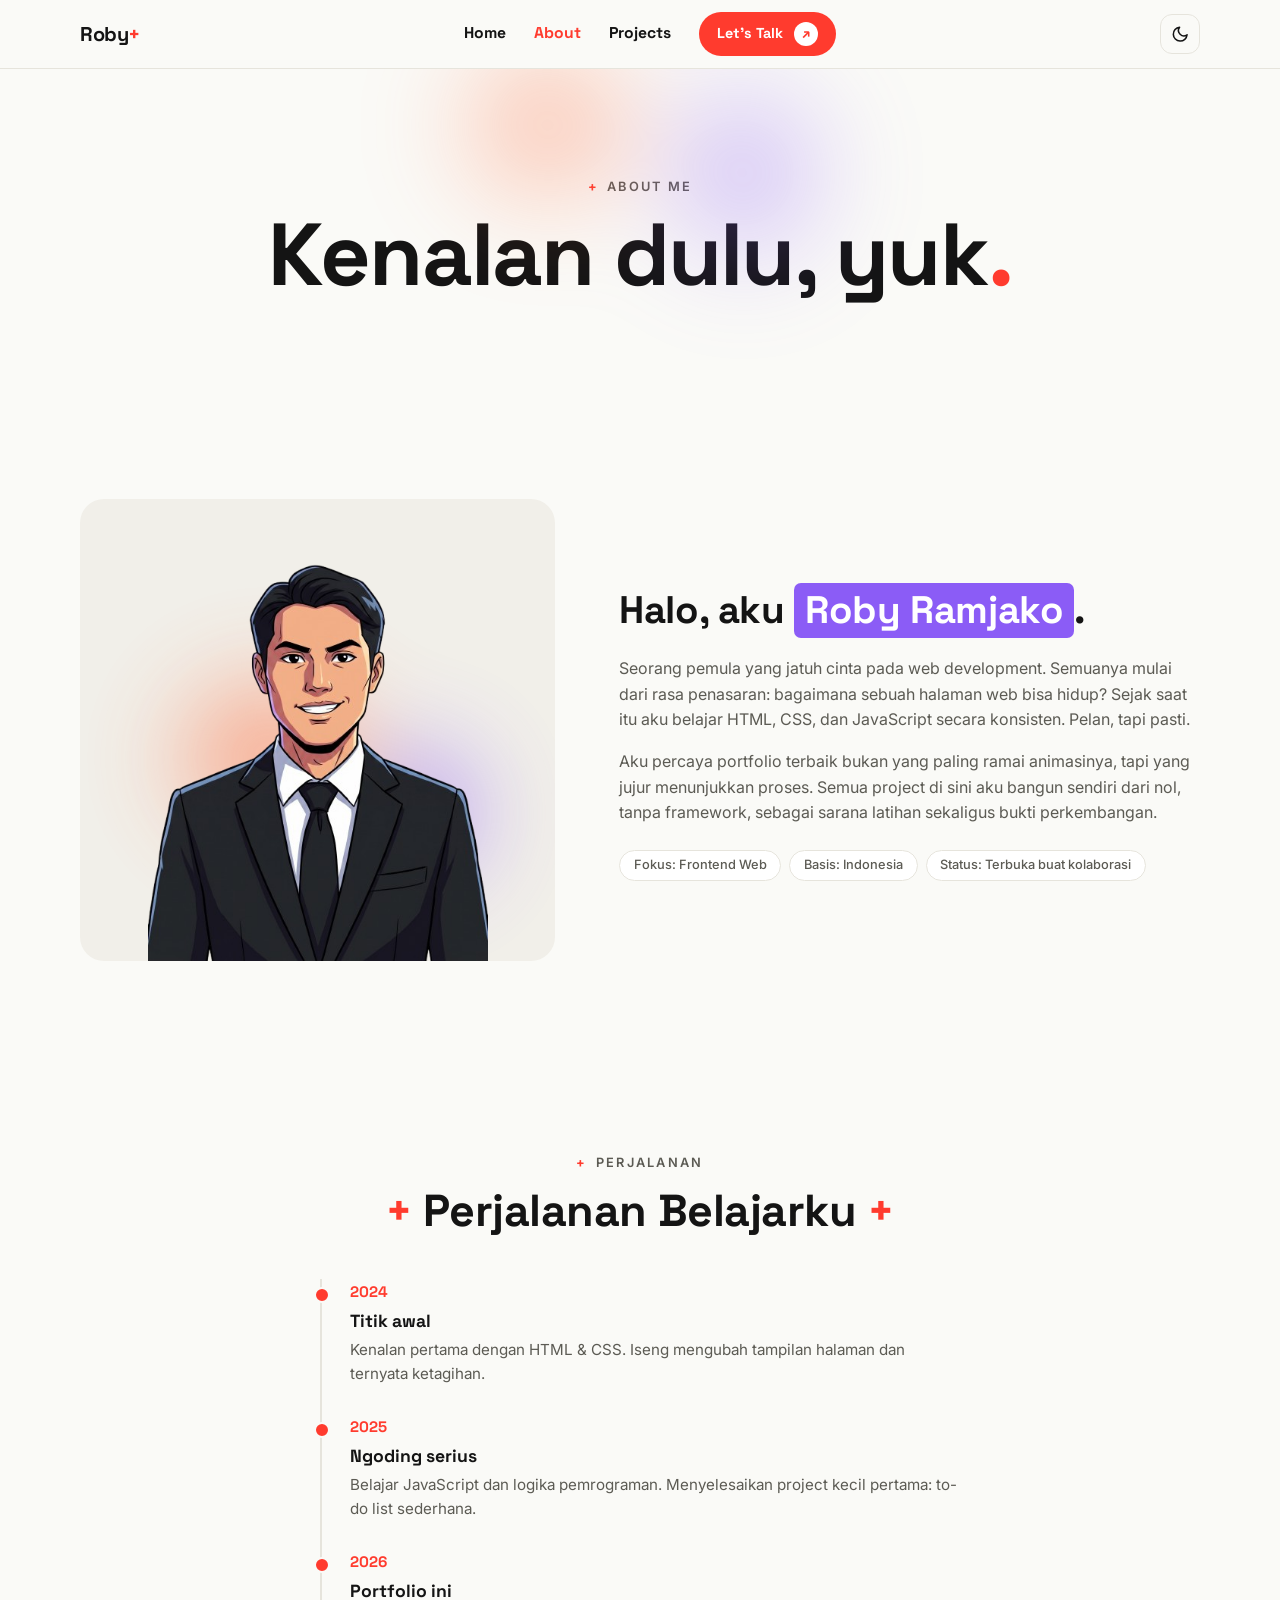
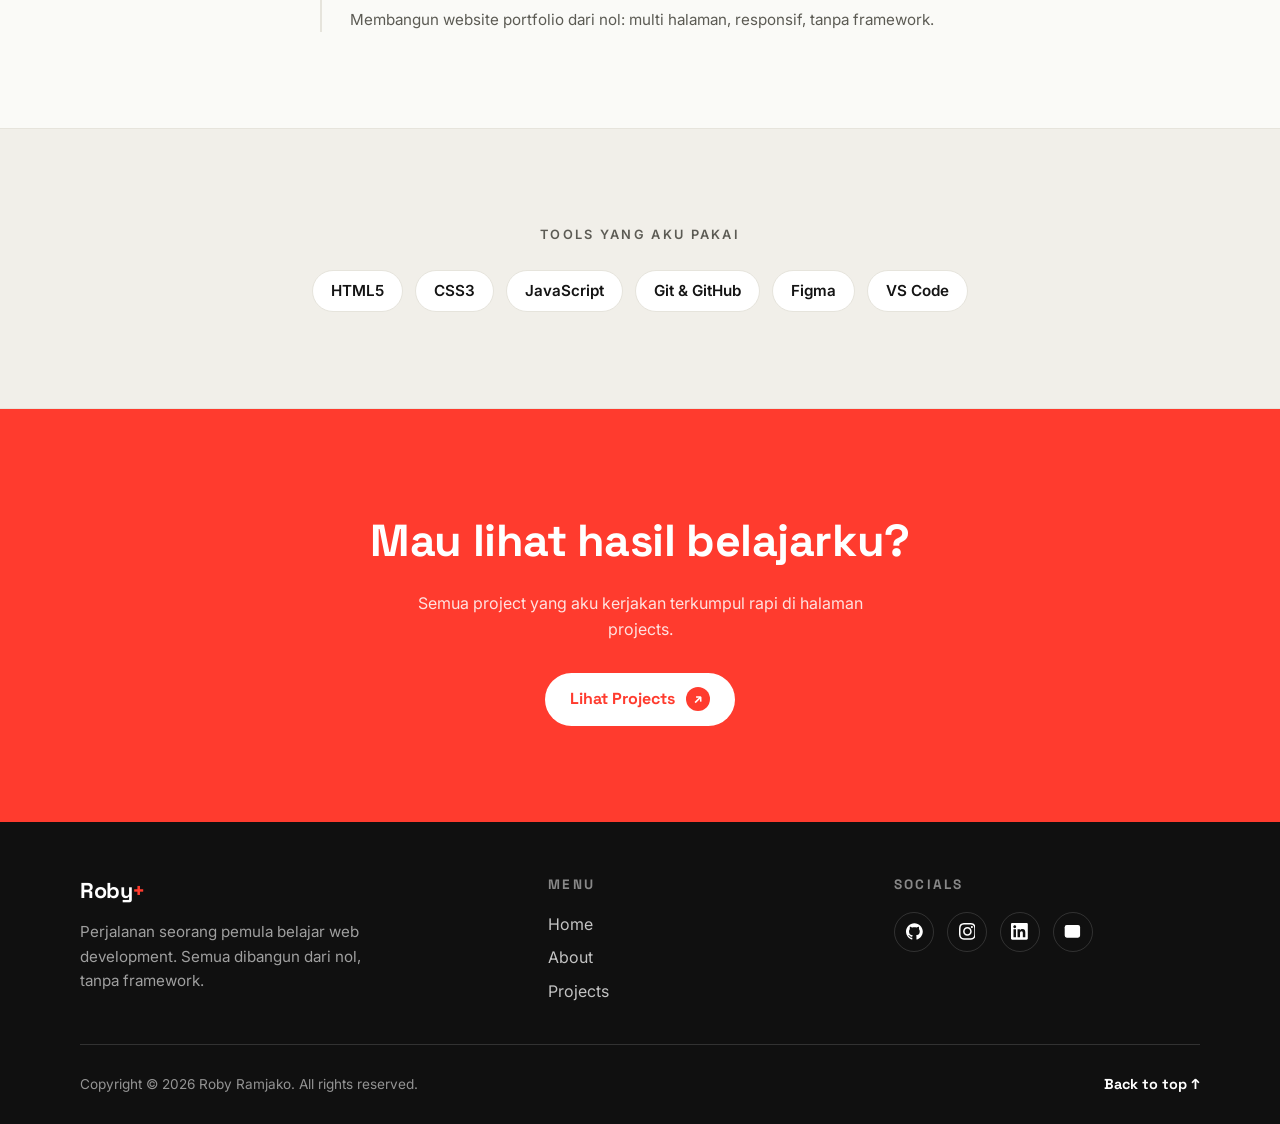
==== about.html @ c9afda22 "Add files via upload" ====
<!DOCTYPE html>
<html lang="id">
<head>
  <meta charset="UTF-8">
  <meta name="viewport" content="width=device-width, initial-scale=1.0">
  <title>Tentang — Roby Ramjako</title>
  <meta name="description" content="Kenalan dengan Roby Ramjako: perjalanan belajar web development dari nol.">
  <meta property="og:type" content="website">
  <meta property="og:title" content="Tentang — Roby Ramjako">
  <meta property="og:description" content="Kenalan dengan Roby Ramjako: perjalanan belajar web development dari nol.">
  <meta property="og:image" content="assets/profile.png">
  <meta name="theme-color" content="#FAFAF7">
  <script>
    (function () {
      var theme = null
      try {
        theme = localStorage.getItem("theme")
      } catch (error) {}
      if (!theme && window.matchMedia("(prefers-color-scheme: dark)").matches) theme = "dark"
      if (theme) document.documentElement.dataset.theme = theme
    })()
  </script>
  <link rel="icon" href="data:image/svg+xml,<svg xmlns='http://www.w3.org/2000/svg' viewBox='0 0 100 100'><rect width='100' height='100' rx='24' fill='%23FF3B2E'/><path d='M50 24v52M24 50h52' stroke='white' stroke-width='12' stroke-linecap='round'/></svg>">
  <link rel="preconnect" href="https://fonts.googleapis.com">
  <link rel="preconnect" href="https://fonts.gstatic.com" crossorigin>
  <link href="https://fonts.googleapis.com/css2?family=Inter:wght@400;500;600&family=Space+Grotesk:wght@500;700&display=swap" rel="stylesheet">
  <link rel="stylesheet" href="css/style.css">
</head>
<body>
  <a class="skip-link" href="#main">Langsung ke konten</a>
  <header class="site-header">
    <div class="container header-inner">
      <a href="index.html" class="logo">Roby<span>+</span></a>
      <nav class="site-nav" id="siteNav" aria-label="Navigasi utama">
        <a href="index.html">Home</a>
        <a href="about.html" class="active" aria-current="page">About</a>
        <a href="projects.html">Projects</a>
        <a href="#contact" class="btn btn-solid btn-small nav-cta">Let's Talk <span class="btn-arrow">&#8599;</span></a>
      </nav>
      <div class="header-actions">
        <button class="theme-toggle" id="themeToggle" aria-label="Ganti tema terang atau gelap">
          <svg class="icon-moon" viewBox="0 0 24 24" aria-hidden="true"><path d="M21 12.79A9 9 0 1 1 11.21 3 7 7 0 0 0 21 12.79z"/></svg>
          <svg class="icon-sun" viewBox="0 0 24 24" aria-hidden="true"><circle cx="12" cy="12" r="4"/><path d="M12 2v2m0 16v2M4.93 4.93l1.41 1.41m11.32 11.32 1.41 1.41M2 12h2m16 0h2M4.93 19.07l1.41-1.41M17.66 6.34l1.41-1.41"/></svg>
        </button>
        <button class="nav-toggle" id="navToggle" aria-label="Buka menu navigasi" aria-expanded="false" aria-controls="siteNav">
          <span></span><span></span><span></span>
        </button>
      </div>
    </div>
  </header>

  <main id="main">
    <section class="page-hero">
      <div class="hero-blob blob-sm" aria-hidden="true"></div>
      <div class="container">
        <p class="eyebrow">About Me</p>
        <h1 class="page-hero-title">Kenalan dulu, yuk<span class="accent">.</span></h1>
      </div>
    </section>

    <section class="about">
      <div class="container about-grid">
        <div class="about-photo-wrap reveal">
          <img src="assets/profile.png" alt="Ilustrasi profil Roby Ramjako" class="about-photo" width="340" height="425">
        </div>
        <div class="about-body">
          <h2 class="reveal">Halo, aku <span class="highlight">Roby Ramjako</span>.</h2>
          <p class="reveal reveal-d1">Seorang pemula yang jatuh cinta pada web development. Semuanya mulai dari rasa penasaran: bagaimana sebuah halaman web bisa hidup? Sejak saat itu aku belajar HTML, CSS, dan JavaScript secara konsisten. Pelan, tapi pasti.</p>
          <p class="reveal reveal-d2">Aku percaya portfolio terbaik bukan yang paling ramai animasinya, tapi yang jujur menunjukkan proses. Semua project di sini aku bangun sendiri dari nol, tanpa framework, sebagai sarana latihan sekaligus bukti perkembangan.</p>
          <ul class="tags about-facts reveal reveal-d2">
            <li>Fokus: Frontend Web</li>
            <li>Basis: Indonesia</li>
            <li>Status: Terbuka buat kolaborasi</li>
          </ul>
        </div>
      </div>
    </section>

    <section class="journey">
      <div class="container">
        <p class="eyebrow">Perjalanan</p>
        <h2 class="section-title journey-title reveal"><span class="plus">+</span> Perjalanan Belajarku <span class="plus">+</span></h2>
        <ul class="timeline reveal reveal-d1">
          <li>
            <span class="year">2024</span>
            <h3>Titik awal</h3>
            <p>Kenalan pertama dengan HTML &amp; CSS. Iseng mengubah tampilan halaman dan ternyata ketagihan.</p>
          </li>
          <li>
            <span class="year">2025</span>
            <h3>Ngoding serius</h3>
            <p>Belajar JavaScript dan logika pemrograman. Menyelesaikan project kecil pertama: to-do list sederhana.</p>
          </li>
          <li>
            <span class="year">2026</span>
            <h3>Portfolio ini</h3>
            <p>Membangun website portfolio dari nol: multi halaman, responsif, tanpa framework.</p>
          </li>
        </ul>
      </div>
    </section>

    <section class="tools">
      <div class="container">
        <p class="tools-label">Tools yang aku pakai</p>
        <ul class="tools-list reveal">
          <li>HTML5</li>
          <li>CSS3</li>
          <li>JavaScript</li>
          <li>Git &amp; GitHub</li>
          <li>Figma</li>
          <li>VS Code</li>
        </ul>
      </div>
    </section>

    <section class="cta-band">
      <div class="container">
        <h2 class="reveal">Mau lihat hasil belajarku?</h2>
        <p class="reveal reveal-d1">Semua project yang aku kerjakan terkumpul rapi di halaman projects.</p>
        <a href="projects.html" class="btn btn-invert reveal reveal-d2">Lihat Projects <span class="btn-arrow">&#8599;</span></a>
      </div>
    </section>
  </main>

  <footer class="footer" id="contact">
    <div class="container">
      <div class="footer-grid">
        <div class="footer-brand">
          <a href="index.html" class="logo">Roby<span>+</span></a>
          <p>Perjalanan seorang pemula belajar web development. Semua dibangun dari nol, tanpa framework.</p>
        </div>
        <nav class="footer-col" aria-label="Menu footer">
          <h3>Menu</h3>
          <ul>
            <li><a href="index.html">Home</a></li>
            <li><a href="about.html">About</a></li>
            <li><a href="projects.html">Projects</a></li>
          </ul>
        </nav>
        <div class="footer-col">
          <h3>Socials</h3>
          <div class="socials">
            <a href="https://github.com/robyramjako" aria-label="GitHub" target="_blank" rel="noopener">
              <svg viewBox="0 0 24 24" aria-hidden="true"><path d="M12 .297c-6.63 0-12 5.373-12 12 0 5.303 3.438 9.8 8.205 11.385.6.113.82-.258.82-.577 0-.285-.01-1.04-.015-2.04-3.338.724-4.042-1.61-4.042-1.61C4.422 18.07 3.633 17.7 3.633 17.7c-1.087-.744.084-.729.084-.729 1.205.084 1.838 1.236 1.838 1.236 1.07 1.835 2.809 1.305 3.495.998.108-.776.417-1.305.76-1.605-2.665-.3-5.466-1.332-5.466-5.93 0-1.31.465-2.38 1.235-3.22-.135-.303-.54-1.523.105-3.176 0 0 1.005-.322 3.3 1.23.96-.267 1.98-.399 3-.405 1.02.006 2.04.138 3 .405 2.28-1.552 3.285-1.23 3.285-1.23.645 1.653.24 2.873.12 3.176.765.84 1.23 1.91 1.23 3.22 0 4.61-2.805 5.625-5.475 5.92.42.36.81 1.096.81 2.22 0 1.606-.015 2.896-.015 3.286 0 .315.21.69.825.57C20.565 22.092 24 17.592 24 12.297c0-6.627-5.373-12-12-12"/></svg>
            </a>
            <a href="https://instagram.com/ramjako_roby30" aria-label="Instagram" target="_blank" rel="noopener">
              <svg viewBox="0 0 24 24" aria-hidden="true"><path d="M12 2.163c3.204 0 3.584.012 4.85.07 3.252.148 4.771 1.691 4.919 4.919.058 1.265.069 1.645.069 4.849 0 3.205-.012 3.584-.069 4.849-.149 3.225-1.664 4.771-4.919 4.919-1.266.058-1.644.07-4.85.07-3.204 0-3.584-.012-4.849-.07-3.26-.149-4.771-1.699-4.919-4.92-.058-1.265-.07-1.644-.07-4.849 0-3.204.013-3.583.07-4.849.149-3.227 1.664-4.771 4.919-4.919 1.266-.057 1.645-.069 4.849-.069zm0-2.163c-3.259 0-3.667.014-4.947.072-4.358.2-6.78 2.618-6.98 6.98-.059 1.281-.073 1.689-.073 4.948 0 3.259.014 3.668.072 4.948.2 4.358 2.618 6.78 6.98 6.98 1.281.058 1.689.072 4.948.072 3.259 0 3.668-.014 4.948-.072 4.354-.2 6.782-2.618 6.979-6.98.059-1.28.073-1.689.073-4.948 0-3.259-.014-3.667-.072-4.947-.196-4.354-2.617-6.78-6.979-6.98-1.281-.059-1.69-.073-4.949-.073zm0 5.838c-3.403 0-6.162 2.759-6.162 6.162s2.759 6.163 6.162 6.163 6.162-2.759 6.162-6.163c0-3.403-2.759-6.162-6.162-6.162zm0 10.162c-2.209 0-4-1.79-4-4 0-2.209 1.791-4 4-4s4 1.791 4 4c0 2.21-1.791 4-4 4zm6.406-11.845c-.796 0-1.441.645-1.441 1.44s.645 1.44 1.441 1.44c.795 0 1.439-.645 1.439-1.44s-.644-1.44-1.439-1.44z"/></svg>
            </a>
            <a href="https://linkedin.com/in/roby-ramjako" aria-label="LinkedIn" target="_blank" rel="noopener">
              <svg viewBox="0 0 24 24" aria-hidden="true"><path d="M20.447 20.452h-3.554v-5.569c0-1.328-.027-3.037-1.852-3.037-1.853 0-2.136 1.445-2.136 2.939v5.667H9.351V9h3.414v1.561h.046c.477-.9 1.637-1.85 3.37-1.85 3.601 0 4.267 2.37 4.267 5.455v6.286zM5.337 7.433c-1.144 0-2.063-.926-2.063-2.065 0-1.138.92-2.063 2.063-2.063 1.14 0 2.064.925 2.064 2.063 0 1.139-.925 2.065-2.064 2.065zm1.782 13.019H3.555V9h3.564v11.452zM22.225 0H1.771C.792 0 0 .774 0 1.729v20.542C0 23.227.792 24 1.771 24h20.451C23.2 24 24 23.227 24 22.271V1.729C24 .774 23.2 0 22.222 0h.003z"/></svg>
            </a>
            <a href="mailto:1002250040@students.itts.ac.id" aria-label="Email">
              <svg viewBox="0 0 24 24" fill="none" stroke="currentColor" stroke-width="2" stroke-linecap="round" stroke-linejoin="round" aria-hidden="true"><rect x="2" y="4" width="20" height="16" rx="2"/><path d="m22 7-10 5L2 7"/></svg>
            </a>
          </div>
        </div>
      </div>
      <div class="footer-bottom">
        <p>Copyright &copy; <span id="year">2026</span> Roby Ramjako. All rights reserved.</p>
        <a href="#" class="back-top">Back to top &#8593;</a>
      </div>
    </div>
  </footer>

  <script src="js/main.js"></script>
</body>
</html>
---- css/style.css ----
:root {
  --bg: #FAFAF7;
  --surface: #F1EFE9;
  --ink: #141414;
  --ink-soft: #5C5B54;
  --dark: #101010;
  --accent: #FF3B2E;
  --accent-deep: #E02D1F;
  --purple: #8B5CF6;
  --line: #E6E4DC;
  --line-dark: rgba(255, 255, 255, 0.14);
  --card-bg: #ffffff;
  --header-bg: rgba(250, 250, 247, 0.88);
  --shadow: rgba(16, 16, 16, 0.14);
  --hero-bg: #FAFAF7;
  --hero-ink: #141414;
  --panel-bg: rgba(250, 250, 247, 0.78);
  --grid-image: url("data:image/svg+xml,<svg xmlns='http://www.w3.org/2000/svg' width='600' height='600' viewBox='0 0 600 600'><g fill='none' stroke='%23141414' stroke-opacity='0.05' stroke-width='1'><path d='M0 150 Q 150 100 300 150 T 600 150'/><path d='M0 300 Q 150 250 300 300 T 600 300'/><path d='M0 450 Q 150 400 300 450 T 600 450'/><path d='M150 0 Q 100 150 150 300 T 150 600'/><path d='M300 0 Q 250 150 300 300 T 300 600'/><path d='M450 0 Q 400 150 450 300 T 450 600'/></g></svg>");
  --font-display: "Space Grotesk", "Arial Black", sans-serif;
  --font-body: "Inter", "Segoe UI", sans-serif;
}

html[data-theme="dark"] {
  --bg: #0F0F0E;
  --surface: #1A1A17;
  --ink: #F5F4EF;
  --ink-soft: #A8A69C;
  --line: #262623;
  --card-bg: #171715;
  --header-bg: rgba(15, 15, 14, 0.85);
  --shadow: rgba(0, 0, 0, 0.5);
  --hero-bg: #101010;
  --hero-ink: #F5F4EF;
  --panel-bg: rgba(15, 15, 14, 0.72);
  --grid-image: url("data:image/svg+xml,<svg xmlns='http://www.w3.org/2000/svg' width='600' height='600' viewBox='0 0 600 600'><g fill='none' stroke='%23FFFFFF' stroke-opacity='0.06' stroke-width='1'><path d='M0 150 Q 150 100 300 150 T 600 150'/><path d='M0 300 Q 150 250 300 300 T 600 300'/><path d='M0 450 Q 150 400 300 450 T 600 450'/><path d='M150 0 Q 100 150 150 300 T 150 600'/><path d='M300 0 Q 250 150 300 300 T 300 600'/><path d='M450 0 Q 400 150 450 300 T 450 600'/></g></svg>");
}

* {
  margin: 0;
  padding: 0;
  box-sizing: border-box;
}

html {
  scroll-behavior: smooth;
  scroll-padding-top: 5rem;
}

body {
  font-family: var(--font-body);
  background: var(--bg);
  color: var(--ink);
  line-height: 1.6;
  -webkit-font-smoothing: antialiased;
  animation: page-in 0.4s ease both;
}

@keyframes page-in {
  from {
    opacity: 0;
  }
  to {
    opacity: 1;
  }
}

img {
  max-width: 100%;
  height: auto;
  display: block;
}

ul {
  list-style: none;
}

a {
  color: inherit;
  text-decoration: none;
}

h1, h2, h3, .logo, .btn {
  font-family: var(--font-display);
}

::selection {
  background: var(--accent);
  color: #fff;
}

a:focus-visible,
button:focus-visible {
  outline: 2px solid var(--accent);
  outline-offset: 3px;
}

.container {
  width: min(1120px, 100% - 2.5rem);
  margin-inline: auto;
}

section {
  padding-block: clamp(3.5rem, 8vw, 6rem);
}

.accent {
  color: var(--accent);
}

.eyebrow {
  display: inline-flex;
  align-items: center;
  gap: 0.5rem;
  font-size: 0.8rem;
  font-weight: 600;
  letter-spacing: 0.18em;
  text-transform: uppercase;
  color: var(--ink-soft);
}

.eyebrow::before {
  content: "+";
  color: var(--accent);
  font-weight: 700;
}

.section-title {
  font-size: clamp(1.9rem, 4.5vw, 2.8rem);
  line-height: 1.1;
  text-align: center;
  letter-spacing: -0.01em;
}

.section-title .plus {
  color: var(--accent);
}

.highlight {
  background: var(--purple);
  color: #fff;
  padding: 0.04em 0.28em 0.1em;
  border-radius: 0.18em;
  box-decoration-break: clone;
  -webkit-box-decoration-break: clone;
}

.btn {
  display: inline-flex;
  align-items: center;
  gap: 0.65rem;
  font-weight: 700;
  font-size: 1rem;
  padding: 0.8rem 1.5rem;
  border-radius: 999px;
  border: 1px solid transparent;
  cursor: pointer;
  transition: transform 0.2s ease, background 0.2s ease, color 0.2s ease, border-color 0.2s ease;
}

.btn:hover {
  transform: translateY(-2px);
}

.btn-solid {
  background: var(--accent);
  color: #fff;
}

.btn-solid:hover {
  background: var(--accent-deep);
}

.btn-ghost {
  border-color: rgba(255, 255, 255, 0.45);
  color: #fff;
}

.btn-ghost:hover {
  border-color: #fff;
  background: rgba(255, 255, 255, 0.08);
}

.btn-invert {
  background: #fff;
  color: var(--accent);
}

.btn-invert:hover {
  background: var(--dark);
  color: #fff;
}

.btn-invert .btn-arrow {
  background: var(--accent);
  color: #fff;
}

.btn-arrow {
  display: grid;
  place-items: center;
  width: 1.5rem;
  height: 1.5rem;
  border-radius: 50%;
  background: #fff;
  color: var(--accent);
  font-size: 0.85rem;
  transition: transform 0.2s ease;
}

.btn:hover .btn-arrow {
  transform: translate(2px, -2px);
}

.btn-small {
  padding: 0.55rem 1.1rem;
  font-size: 0.9rem;
}

.skip-link {
  position: fixed;
  top: 0.75rem;
  left: 0.75rem;
  z-index: 100;
  background: var(--accent);
  color: #fff;
  padding: 0.6rem 1.1rem;
  border-radius: 999px;
  font-weight: 600;
  font-size: 0.9rem;
  transform: translateY(-300%);
  transition: transform 0.2s ease;
}

.skip-link:focus-visible {
  transform: translateY(0);
}

.site-header {
  position: sticky;
  top: 0;
  z-index: 50;
  background: var(--header-bg);
  backdrop-filter: blur(10px);
  -webkit-backdrop-filter: blur(10px);
  border-bottom: 1px solid var(--line);
}

.header-inner {
  display: flex;
  align-items: center;
  justify-content: space-between;
  height: 4.25rem;
}

.logo {
  font-weight: 700;
  font-size: 1.25rem;
  letter-spacing: -0.02em;
}

.logo span {
  color: var(--accent);
}

.header-actions {
  display: flex;
  align-items: center;
  gap: 0.6rem;
}

.theme-toggle {
  display: grid;
  place-items: center;
  width: 2.5rem;
  height: 2.5rem;
  background: transparent;
  border: 1px solid var(--line);
  border-radius: 0.75rem;
  cursor: pointer;
  color: var(--ink);
  transition: border-color 0.2s ease, color 0.2s ease, transform 0.2s ease;
}

.theme-toggle:hover {
  border-color: var(--accent);
  color: var(--accent);
  transform: translateY(-1px);
}

.theme-toggle svg {
  width: 1.15rem;
  height: 1.15rem;
  fill: none;
  stroke: currentColor;
  stroke-width: 2;
  stroke-linecap: round;
  stroke-linejoin: round;
}

.theme-toggle .icon-sun {
  display: none;
}

.theme-toggle .icon-moon {
  display: block;
}

html[data-theme="dark"] .theme-toggle .icon-sun {
  display: block;
}

html[data-theme="dark"] .theme-toggle .icon-moon {
  display: none;
}

.site-nav a:not(.btn).active {
  color: var(--accent);
}

.site-nav {
  display: flex;
  position: fixed;
  top: 4.25rem;
  left: 0;
  right: 0;
  flex-direction: column;
  gap: 0.25rem;
  background: var(--panel-bg);
  backdrop-filter: blur(18px) saturate(1.4);
  -webkit-backdrop-filter: blur(18px) saturate(1.4);
  border-bottom: 1px solid var(--line);
  border-left: 1px solid var(--line);
  border-right: 1px solid var(--line);
  border-radius: 0 0 1.25rem 1.25rem;
  box-shadow: 0 24px 48px var(--shadow);
  padding: 1rem 1.25rem 1.5rem;
  transform: translateY(-12px);
  opacity: 0;
  pointer-events: none;
  transition: transform 0.25s ease, opacity 0.25s ease;
}

.site-nav a:not(.btn) {
  font-family: var(--font-display);
  font-weight: 700;
  font-size: 1.05rem;
  padding: 0.6rem 0.25rem;
  border-bottom: 1px solid var(--line);
  transition: color 0.2s ease;
}

.site-nav a:not(.btn):hover {
  color: var(--accent);
}

.nav-cta {
  align-self: flex-start;
  margin-top: 1rem;
}

body.nav-open .site-nav {
  transform: translateY(0);
  opacity: 1;
  pointer-events: auto;
}

.nav-toggle {
  display: flex;
  flex-direction: column;
  justify-content: center;
  gap: 5px;
  width: 2.5rem;
  height: 2.5rem;
  padding: 0.5rem;
  background: transparent;
  border: 1px solid var(--line);
  border-radius: 0.75rem;
  cursor: pointer;
}

.nav-toggle span {
  display: block;
  height: 2px;
  width: 100%;
  background: var(--ink);
  border-radius: 2px;
  transition: transform 0.25s ease, opacity 0.2s ease;
}

body.nav-open .nav-toggle span:nth-child(1) {
  transform: translateY(7px) rotate(45deg);
}

body.nav-open .nav-toggle span:nth-child(2) {
  opacity: 0;
}

body.nav-open .nav-toggle span:nth-child(3) {
  transform: translateY(-7px) rotate(-45deg);
}

.hero {
  position: relative;
  overflow: hidden;
  background: var(--hero-bg);
  color: var(--hero-ink);
  text-align: center;
  padding: clamp(3rem, 7vw, 4.5rem) 0 0;
}

.hero::before {
  content: "";
  position: absolute;
  inset: 0;
  background-image: var(--grid-image);
  background-size: 600px 600px;
  -webkit-mask-image: radial-gradient(closest-side at 50% 42%, #000 30%, transparent 100%);
  mask-image: radial-gradient(closest-side at 50% 42%, #000 30%, transparent 100%);
  pointer-events: none;
}

.hero-blob {
  position: absolute;
  top: 20%;
  left: 50%;
  width: min(720px, 130vw);
  aspect-ratio: 1.4;
  transform: translateX(-50%);
  background:
    radial-gradient(closest-side at 32% 42%, rgba(255, 107, 60, 0.9), transparent 72%),
    radial-gradient(closest-side at 70% 55%, rgba(139, 92, 246, 0.85), transparent 72%);
  filter: blur(48px);
  opacity: 0.75;
  pointer-events: none;
}

.blob-sm {
  top: -30%;
  width: min(520px, 110vw);
  opacity: 0.5;
}

.hero-inner {
  position: relative;
}

.hero-badge {
  position: relative;
  z-index: 2;
  display: inline-flex;
  align-items: center;
  gap: 0.5rem;
  background: rgba(20, 20, 20, 0.05);
  border: 1px solid rgba(20, 20, 20, 0.14);
  border-radius: 999px;
  padding: 0.4rem 1rem;
  font-size: 0.8rem;
  font-weight: 600;
  letter-spacing: 0.08em;
  text-transform: uppercase;
  color: var(--ink-soft);
  margin-bottom: 1.25rem;
}

html[data-theme="dark"] .hero-badge {
  background: rgba(255, 255, 255, 0.08);
  border-color: rgba(255, 255, 255, 0.18);
  color: rgba(255, 255, 255, 0.85);
}

.hero-badge .dot {
  width: 8px;
  height: 8px;
  border-radius: 50%;
  background: #2ECC71;
  animation: pulse 2s ease-in-out infinite;
}

@keyframes pulse {
  0%, 100% {
    box-shadow: 0 0 0 0 rgba(46, 204, 113, 0.55);
  }
  50% {
    box-shadow: 0 0 0 6px rgba(46, 204, 113, 0);
  }
}

.title-box {
  display: inline-block;
  background: rgba(139, 92, 246, 0.3);
  border-radius: 0.12em;
  padding: 0.02em 0.15em 0.08em;
  transform: skew(-6deg);
}

.hero-title {
  position: relative;
  z-index: 2;
  font-size: clamp(3.6rem, 13vw, 8.5rem);
  line-height: 0.95;
  letter-spacing: -0.02em;
}

.hero-small {
  font-family: "Caveat", cursive;
  font-size: 0.38em;
  font-weight: 600;
  color: var(--ink-soft);
  margin-right: 0.12em;
}

.hero-doodle {
  font-family: "Caveat", cursive;
  font-size: clamp(1.35rem, 3vw, 1.6rem);
  font-weight: 600;
  color: var(--ink-soft);
  transform: rotate(-3deg);
  margin-bottom: 0.75rem;
}

.doodle-star {
  color: var(--accent);
}

.hero-chip {
  position: absolute;
  z-index: -1;
  display: inline-flex;
  align-items: center;
  font-family: var(--font-display);
  font-weight: 700;
  font-size: clamp(0.8rem, 1.6vw, 1rem);
  background: var(--card-bg);
  border: 1px solid var(--line);
  border-radius: 999px;
  padding: 0.4rem 0.95rem;
  box-shadow: 0 8px 20px var(--shadow);
  animation: chip-float 5s ease-in-out infinite;
}

.chip-1 {
  left: 6%;
  top: 16%;
  transform: rotate(-8deg);
}

.chip-2 {
  right: 7%;
  top: 28%;
  transform: rotate(6deg);
  animation-delay: 0.6s;
}

.chip-3 {
  right: 13%;
  bottom: -8%;
  transform: rotate(-5deg);
  animation-delay: 1.2s;
}

@keyframes chip-float {
  0%, 100% {
    translate: 0 0;
  }
  50% {
    translate: 0 -10px;
  }
}

.hero-sticker {
  position: absolute;
  z-index: 1;
  top: -1.5rem;
  right: 5%;
  width: 120px;
  height: 120px;
  animation: spin 12s linear infinite;
  filter: drop-shadow(0 10px 24px var(--shadow));
}

.hero-sticker svg {
  width: 100%;
  height: 100%;
}

.sticker-bg {
  fill: var(--accent);
}

.sticker-text {
  font-family: var(--font-display);
  font-size: 11px;
  font-weight: 700;
  letter-spacing: 2px;
  fill: #fff;
}

.sticker-center {
  font-size: 20px;
  fill: #fff;
  text-anchor: middle;
}

@keyframes spin {
  to {
    transform: rotate(360deg);
  }
}

.hero-sub {
  max-width: 44ch;
  margin: 2rem auto 0;
  color: var(--ink-soft);
  font-size: clamp(1rem, 2vw, 1.15rem);
}

.hero-meta {
  display: flex;
  flex-wrap: wrap;
  justify-content: center;
  align-items: center;
  gap: 0.5rem 0.9rem;
  margin-top: 1.5rem;
  font-size: 0.85rem;
  font-weight: 500;
  color: var(--ink-soft);
}

.hero-meta > span:not(.meta-sep) {
  border: 1px solid var(--line);
  background: var(--card-bg);
  border-radius: 999px;
  padding: 0.3rem 0.9rem;
}

.meta-sep {
  color: var(--accent);
  font-size: 0.7rem;
}

.hero-links {
  position: relative;
  z-index: 2;
  display: flex;
  flex-wrap: wrap;
  justify-content: center;
  gap: 1.25rem 2.75rem;
  padding: 2rem 0 2.75rem;
}

.hero-link {
  display: inline-flex;
  align-items: center;
  gap: 0.7rem;
  font-family: var(--font-display);
  font-weight: 700;
  font-size: clamp(1.15rem, 2.5vw, 1.5rem);
  color: var(--hero-ink);
  text-decoration: underline;
  text-decoration-thickness: 2px;
  text-underline-offset: 7px;
  transition: color 0.2s ease;
}

.hero-link:hover {
  color: var(--accent);
}

.link-arrow {
  display: grid;
  place-items: center;
  width: 1.9rem;
  height: 1.9rem;
  border-radius: 50%;
  background: var(--accent);
  color: #fff;
  font-size: 1rem;
  transition: transform 0.2s ease;
}

.hero-link:hover .link-arrow {
  transform: translateX(4px);
}

.marquee {
  background: var(--card-bg);
  border-block: 1px solid var(--line);
  overflow: hidden;
  padding: 1.15rem 0;
}

.marquee:hover .marquee-track {
  animation-play-state: paused;
}

.marquee-track {
  display: flex;
  width: max-content;
  animation: marquee 24s linear infinite;
}

.marquee-group {
  display: flex;
  align-items: center;
  gap: 2.25rem;
  padding-right: 2.25rem;
}

.marquee-group span {
  font-family: var(--font-display);
  font-weight: 700;
  font-size: clamp(1.3rem, 2.6vw, 1.9rem);
  text-transform: uppercase;
  white-space: nowrap;
  letter-spacing: -0.01em;
}

.marquee-group .sep {
  color: var(--accent);
}

@keyframes marquee {
  to {
    transform: translateX(-50%);
  }
}

.statement {
  text-align: center;
}

.statement h2 {
  font-size: clamp(1.75rem, 4.5vw, 2.9rem);
  line-height: 1.25;
  letter-spacing: -0.01em;
  max-width: 26ch;
  margin-inline: auto;
}

.statement p {
  max-width: 56ch;
  margin: 1.5rem auto 2.25rem;
  color: var(--ink-soft);
}

.tools {
  background: var(--surface);
  border-block: 1px solid var(--line);
  text-align: center;
}

.tools-label {
  font-size: 0.8rem;
  font-weight: 600;
  letter-spacing: 0.18em;
  text-transform: uppercase;
  color: var(--ink-soft);
  margin-bottom: 1.5rem;
}

.tools-list {
  display: flex;
  flex-wrap: wrap;
  justify-content: center;
  gap: 0.7rem;
}

.tools-list li {
  background: var(--card-bg);
  border: 1px solid var(--line);
  border-radius: 999px;
  padding: 0.5rem 1.15rem;
  font-weight: 600;
  font-size: 0.95rem;
  transition: transform 0.2s ease, border-color 0.2s ease, color 0.2s ease;
}

.tools-list li:hover {
  transform: translateY(-2px);
  border-color: var(--accent);
  color: var(--accent);
}

.section-head {
  margin-bottom: 2.75rem;
}

.filter-bar {
  display: flex;
  flex-wrap: wrap;
  justify-content: center;
  gap: 0.6rem;
  margin-bottom: 2.75rem;
}

.filter-btn {
  font-family: var(--font-body);
  font-weight: 600;
  font-size: 0.9rem;
  padding: 0.5rem 1.2rem;
  border-radius: 999px;
  border: 1px solid var(--line);
  background: var(--card-bg);
  color: var(--ink-soft);
  cursor: pointer;
  transition: transform 0.2s ease, border-color 0.2s ease, color 0.2s ease, background 0.2s ease;
}

.filter-btn:hover {
  transform: translateY(-2px);
  border-color: var(--ink);
  color: var(--ink);
}

.filter-btn.active {
  background: var(--accent);
  border-color: var(--accent);
  color: #fff;
}

.project-card.hidden {
  display: none;
}

.project-card.filter-in {
  animation: card-in 0.35s ease both;
}

@keyframes card-in {
  from {
    opacity: 0;
    transform: translateY(12px) scale(0.98);
  }
  to {
    opacity: 1;
    transform: none;
  }
}

.project-grid {
  display: grid;
  grid-template-columns: 1fr;
  gap: 2.5rem 1.75rem;
  margin-bottom: 3rem;
}

.project-thumb {
  display: grid;
  place-items: center;
  aspect-ratio: 4 / 3;
  border-radius: 1.25rem;
  font-size: clamp(2.6rem, 6vw, 3.4rem);
  font-weight: 700;
  color: #fff;
  letter-spacing: 0.02em;
  transition: transform 0.3s ease, box-shadow 0.3s ease;
}

.project-card:hover .project-thumb {
  transform: translateY(-6px) rotate(-1.2deg);
  box-shadow: 0 18px 40px var(--shadow);
}

.card-link {
  display: block;
  color: inherit;
}

.card-link h3 {
  transition: color 0.2s ease;
}

.card-link:hover h3 {
  color: var(--accent);
}

.thumb-1 { background: linear-gradient(135deg, #FF3B2E, #FF8A5C); }
.thumb-2 { background: linear-gradient(135deg, #8B5CF6, #5B21B6); }
.thumb-3 { background: linear-gradient(135deg, #2E2E2E, #101010); }
.thumb-4 { background: linear-gradient(135deg, #FF6B4A, #C2410C); }
.thumb-5 { background: linear-gradient(135deg, #A78BFA, #6D28D9); }
.thumb-6 { background: linear-gradient(135deg, #3F3F46, #18181B); }

.project-meta {
  margin-top: 1.1rem;
}

.project-num {
  font-family: var(--font-display);
  font-weight: 700;
  color: var(--accent);
}

.project-meta h3 {
  font-size: 1.25rem;
  margin: 0.2rem 0 0.7rem;
  letter-spacing: -0.01em;
}

.project-desc {
  font-size: 0.95rem;
  color: var(--ink-soft);
  margin-bottom: 0.7rem;
}

.tags {
  display: flex;
  flex-wrap: wrap;
  gap: 0.5rem;
}

.tags li {
  border: 1px solid var(--line);
  background: var(--card-bg);
  border-radius: 999px;
  padding: 0.28rem 0.85rem;
  font-size: 0.8rem;
  font-weight: 500;
  color: var(--ink-soft);
}

.projects-cta {
  text-align: center;
}

.status {
  display: flex;
  width: fit-content;
  align-items: center;
  gap: 0.4rem;
  border: 1px solid var(--line);
  border-radius: 999px;
  padding: 0.25rem 0.75rem;
  font-size: 0.72rem;
  font-weight: 600;
  letter-spacing: 0.05em;
  text-transform: uppercase;
  color: var(--ink-soft);
}

.status::before {
  content: "";
  width: 6px;
  height: 6px;
  border-radius: 50%;
  background: var(--ink-soft);
}

.status-active {
  border-color: var(--accent);
  color: var(--accent);
}

.status-active::before {
  background: var(--accent);
  animation: pulse 2s ease-in-out infinite;
}

.progress-banner {
  display: inline-flex;
  align-items: center;
  flex-wrap: wrap;
  justify-content: center;
  gap: 0.5rem 0.9rem;
  margin-top: 1.5rem;
  padding: 0.6rem 1.25rem;
  border: 1px dashed var(--line);
  border-radius: 999px;
  background: var(--card-bg);
  font-size: 0.9rem;
  color: var(--ink-soft);
}

.progress-pill {
  display: inline-flex;
  align-items: center;
  gap: 0.45rem;
  font-family: var(--font-display);
  font-weight: 700;
  font-size: 0.8rem;
  letter-spacing: 0.06em;
  text-transform: uppercase;
  color: var(--accent);
}

.progress-pill .dot {
  width: 8px;
  height: 8px;
  border-radius: 50%;
  background: var(--accent);
  animation: pulse 2s ease-in-out infinite;
}

.coming-soon {
  display: grid;
  justify-items: center;
  gap: 0.6rem;
  text-align: center;
  border: 2px dashed var(--line);
  border-radius: 1.5rem;
  padding: clamp(3rem, 7vw, 4.5rem) 1.5rem;
}

.coming-star {
  color: var(--accent);
  font-size: 1.75rem;
}

.coming-soon h3 {
  font-size: clamp(1.3rem, 3vw, 1.6rem);
}

.coming-soon p {
  color: var(--ink-soft);
  max-width: 46ch;
  margin-bottom: 0.75rem;
}

.page-hero {
  position: relative;
  overflow: hidden;
  background: var(--hero-bg);
  color: var(--hero-ink);
  text-align: center;
  padding-block: clamp(4rem, 9vw, 6.5rem);
}

.page-hero .eyebrow {
  color: var(--ink-soft);
}

.page-hero-title {
  font-size: clamp(2.8rem, 8vw, 5.5rem);
  line-height: 1;
  letter-spacing: -0.02em;
  margin-top: 0.75rem;
}

.page-hero .lead {
  max-width: 52ch;
  margin: 1.25rem auto 0;
  color: var(--ink-soft);
}

.about-grid {
  display: grid;
  gap: 3rem;
  align-items: center;
}

.about-photo-wrap {
  position: relative;
  overflow: hidden;
  background: var(--surface);
  border-radius: 1.5rem;
  padding: 2.5rem 2.5rem 0;
}

html[data-theme="dark"] .about-photo-wrap {
  background: var(--dark);
}

.about-photo-wrap::before {
  content: "";
  position: absolute;
  inset: 20% 0 0;
  background:
    radial-gradient(closest-side at 40% 45%, rgba(255, 107, 60, 0.8), transparent 70%),
    radial-gradient(closest-side at 72% 60%, rgba(139, 92, 246, 0.75), transparent 70%);
  filter: blur(40px);
  opacity: 0.8;
}

.about-photo {
  position: relative;
  width: min(340px, 100%);
  margin: 0 auto;
}

.about-body h2 {
  font-size: clamp(1.7rem, 3.5vw, 2.4rem);
  margin-bottom: 1rem;
  letter-spacing: -0.01em;
}

.about-body p {
  color: var(--ink-soft);
  margin-bottom: 1rem;
  max-width: 58ch;
}

.about-facts {
  margin-top: 1.5rem;
}

.journey .eyebrow {
  display: flex;
  justify-content: center;
}

.journey-title {
  margin: 0.75rem 0 2.75rem;
}

.timeline {
  max-width: 640px;
  margin-inline: auto;
  border-left: 2px solid var(--line);
  display: grid;
  gap: 1.75rem;
}

.timeline li {
  position: relative;
  padding-left: 1.75rem;
}

.timeline li::before {
  content: "";
  position: absolute;
  left: -8px;
  top: 0.5rem;
  width: 12px;
  height: 12px;
  border-radius: 50%;
  background: var(--accent);
  border: 2px solid var(--bg);
}

.timeline .year {
  font-family: var(--font-display);
  font-weight: 700;
  color: var(--accent);
  font-size: 0.95rem;
}

.timeline h3 {
  font-size: 1.1rem;
  margin: 0.15rem 0;
}

.timeline p {
  color: var(--ink-soft);
  font-size: 0.95rem;
}

.cta-band {
  background: var(--accent);
  color: #fff;
  text-align: center;
}

.cta-band h2 {
  font-size: clamp(1.8rem, 4.5vw, 2.8rem);
  letter-spacing: -0.01em;
  max-width: 22ch;
  margin-inline: auto;
}

.cta-band p {
  margin: 0.9rem auto 1.9rem;
  max-width: 46ch;
  color: rgba(255, 255, 255, 0.85);
}

.footer {
  background: var(--dark);
  color: #fff;
  padding: 3.25rem 0 1.75rem;
}

.footer-grid {
  display: grid;
  gap: 2.5rem;
  padding-bottom: 2.5rem;
  border-bottom: 1px solid var(--line-dark);
}

.footer-brand p {
  color: rgba(255, 255, 255, 0.6);
  max-width: 30ch;
  margin-top: 0.75rem;
  font-size: 0.95rem;
}

.footer-col h3 {
  font-size: 0.85rem;
  font-weight: 700;
  letter-spacing: 0.16em;
  text-transform: uppercase;
  color: rgba(255, 255, 255, 0.5);
  margin-bottom: 1rem;
}

.footer-col ul {
  display: grid;
  gap: 0.5rem;
}

.footer-col ul a {
  color: rgba(255, 255, 255, 0.75);
  transition: color 0.2s ease;
}

.footer-col ul a:hover {
  color: var(--accent);
}

.footer .logo {
  font-size: 1.35rem;
}

.socials {
  display: flex;
  gap: 0.8rem;
}

.socials a {
  display: grid;
  place-items: center;
  width: 2.5rem;
  height: 2.5rem;
  border: 1px solid var(--line-dark);
  border-radius: 50%;
  color: #fff;
  transition: background 0.2s ease, border-color 0.2s ease, transform 0.2s ease;
}

.socials a:hover {
  background: var(--accent);
  border-color: var(--accent);
  transform: translateY(-2px);
}

.socials svg {
  width: 1.05rem;
  height: 1.05rem;
  fill: currentColor;
}

.footer-bottom {
  display: flex;
  align-items: center;
  justify-content: space-between;
  flex-wrap: wrap;
  gap: 1rem;
  margin-top: 1.75rem;
}

.footer-bottom p {
  font-size: 0.85rem;
  color: rgba(255, 255, 255, 0.55);
}

.back-top {
  display: inline-flex;
  align-items: center;
  gap: 0.4rem;
  font-family: var(--font-display);
  font-weight: 700;
  font-size: 0.9rem;
  color: #fff;
  transition: color 0.2s ease;
}

.back-top:hover {
  color: var(--accent);
}

.reveal {
  opacity: 0;
  transform: translateY(26px);
  transition: opacity 0.6s ease, transform 0.6s ease;
}

.reveal.visible {
  opacity: 1;
  transform: none;
}

.reveal-d1 { transition-delay: 0.1s; }
.reveal-d2 { transition-delay: 0.2s; }

@media (max-width: 640px) {
  .hero-chip {
    font-size: 0.7rem;
    padding: 0.3rem 0.7rem;
  }

  .chip-1 {
    left: 0;
    top: 2%;
  }

  .chip-2 {
    right: 0;
    top: 14%;
  }

  .chip-3 {
    right: 2%;
    bottom: -10%;
  }

  .hero-sticker {
    width: 88px;
    height: 88px;
    top: -1rem;
    right: 2%;
  }
}

@media (min-width: 700px) {
  .project-grid {
    grid-template-columns: repeat(2, 1fr);
  }
}

@media (min-width: 820px) {
  .site-nav {
    position: static;
    flex-direction: row;
    align-items: center;
    gap: 1.75rem;
    background: transparent;
    border: 0;
    border-radius: 0;
    box-shadow: none;
    backdrop-filter: none;
    -webkit-backdrop-filter: none;
    padding: 0;
    transform: none;
    opacity: 1;
    pointer-events: auto;
  }

  .site-nav a:not(.btn) {
    border: 0;
    padding: 0;
    font-size: 0.98rem;
  }

  .nav-cta {
    margin: 0;
  }

  .nav-toggle {
    display: none;
  }
}

@media (min-width: 820px) {
  .footer-grid {
    grid-template-columns: 1.4fr 1fr 1fr;
  }
}

@media (min-width: 900px) {
  .about-grid {
    grid-template-columns: 0.9fr 1.1fr;
    gap: 4rem;
  }
}

@media (min-width: 1024px) {
  .project-grid {
    grid-template-columns: repeat(3, 1fr);
  }
}

@media (prefers-reduced-motion: reduce) {
  html {
    scroll-behavior: auto;
  }

  body {
    animation: none;
  }

  .marquee-track {
    animation: none;
  }

  .hero-badge .dot,
  .progress-pill .dot,
  .status-active::before,
  .hero-sticker,
  .hero-chip,
  .project-card.filter-in {
    animation: none;
  }

  .reveal {
    opacity: 1;
    transform: none;
    transition: none;
  }

  .btn,
  .project-thumb,
  .tools-list li,
  .socials a {
    transition: none;
  }
}
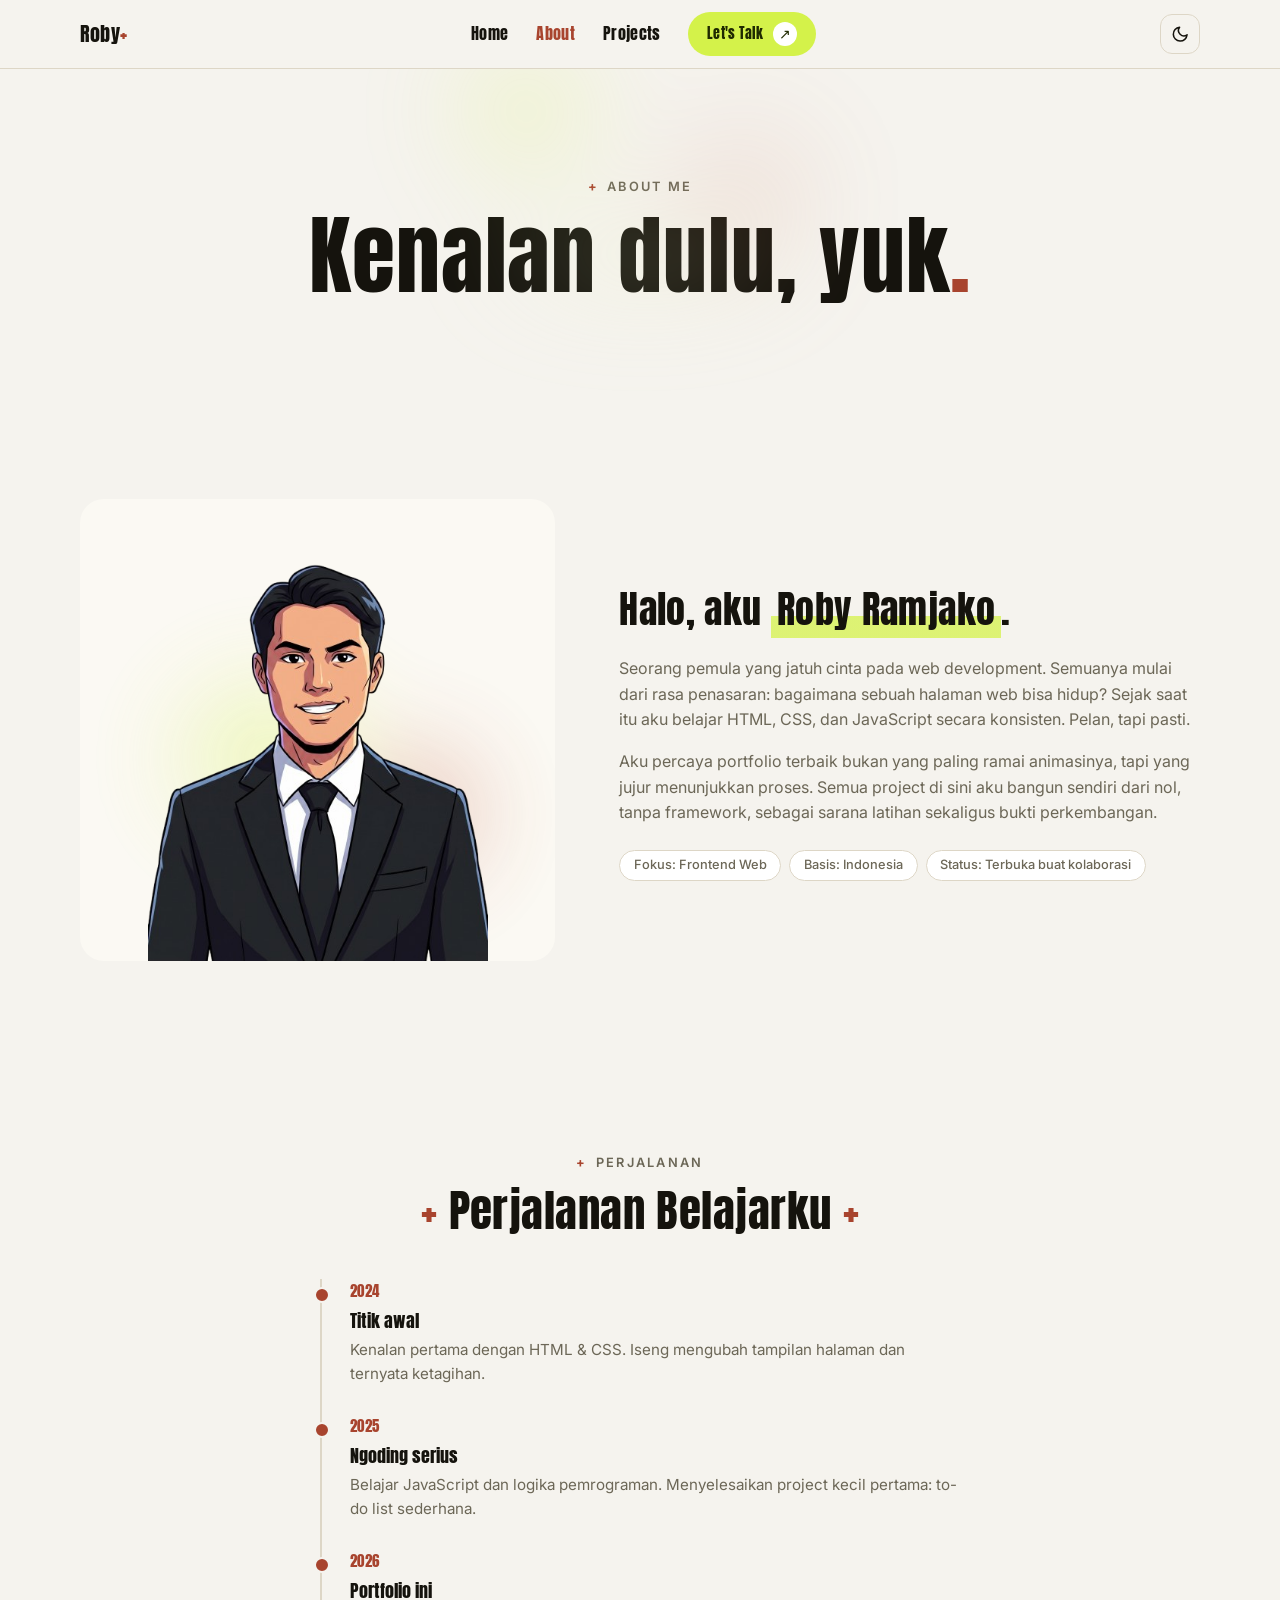
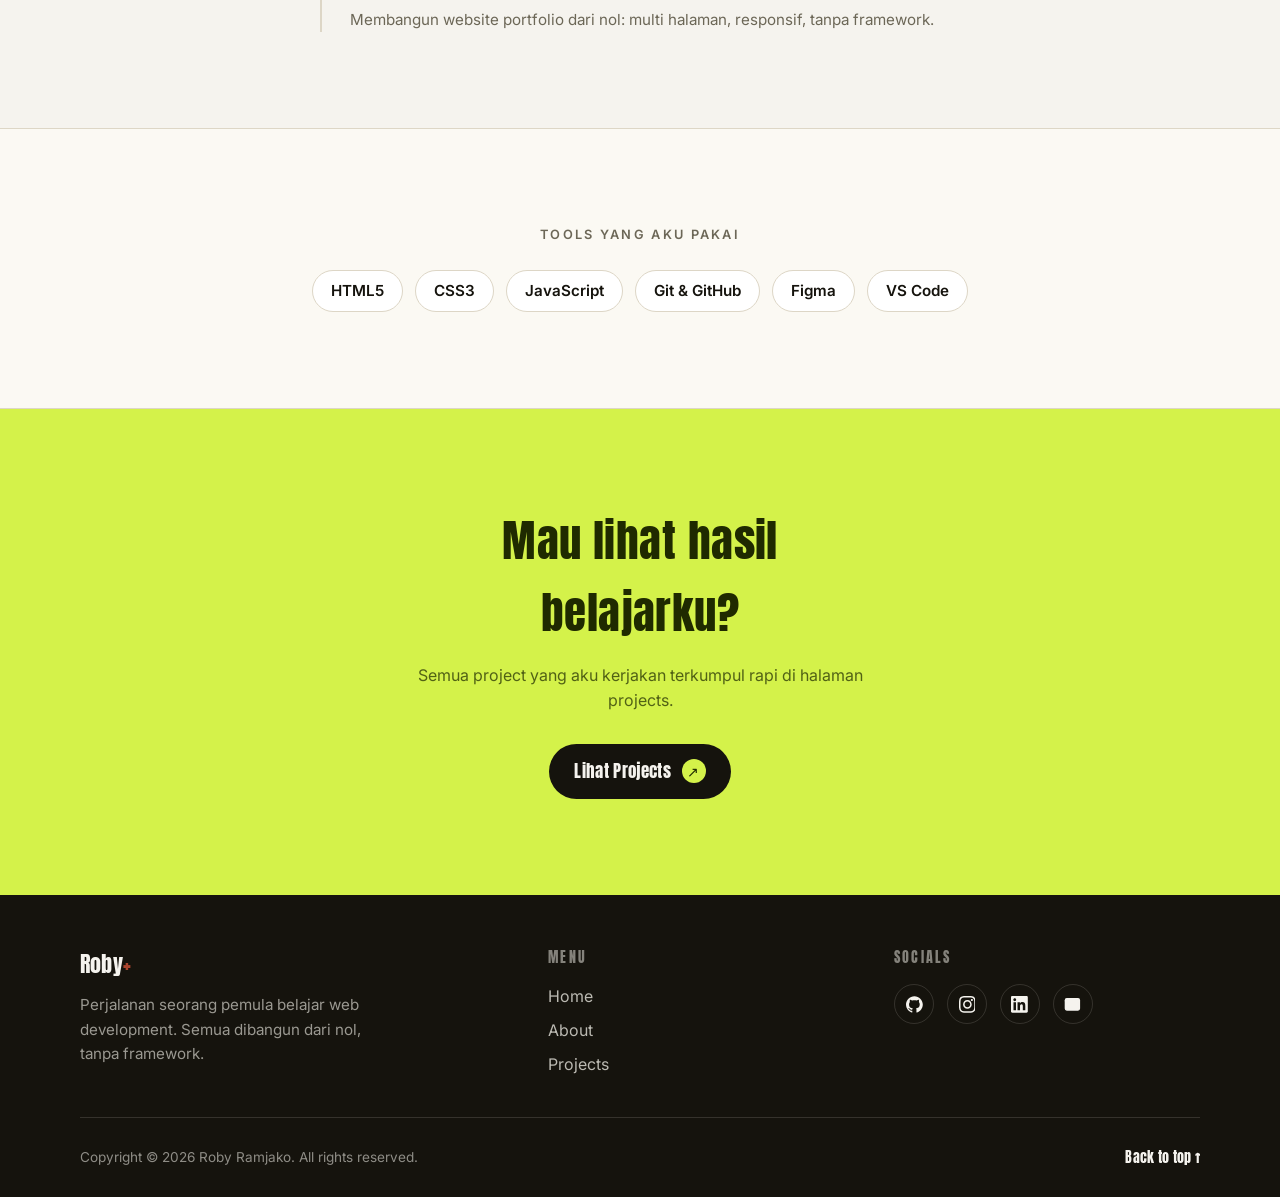
==== commit 5a417aa8: "Add files via upload" ====
--- a/about.html
+++ b/about.html
@@ -8,8 +8,8 @@
   <meta property="og:type" content="website">
   <meta property="og:title" content="Tentang — Roby Ramjako">
   <meta property="og:description" content="Kenalan dengan Roby Ramjako: perjalanan belajar web development dari nol.">
-  <meta property="og:image" content="assets/profile.png">
-  <meta name="theme-color" content="#FAFAF7">
+  <meta property="og:image" content="https://robyramjako.github.io/assets/profile.png">
+  <meta name="theme-color" content="#f5f3ee">
   <script>
     (function () {
       var theme = null
@@ -20,10 +20,10 @@
       if (theme) document.documentElement.dataset.theme = theme
     })()
   </script>
-  <link rel="icon" href="data:image/svg+xml,<svg xmlns='http://www.w3.org/2000/svg' viewBox='0 0 100 100'><rect width='100' height='100' rx='24' fill='%23FF3B2E'/><path d='M50 24v52M24 50h52' stroke='white' stroke-width='12' stroke-linecap='round'/></svg>">
+  <link rel="icon" href="data:image/svg+xml,<svg xmlns='http://www.w3.org/2000/svg' viewBox='0 0 100 100'><rect width='100' height='100' rx='24' fill='%23d4f24a'/><path d='M50 24v52M24 50h52' stroke='%231f2a00' stroke-width='12' stroke-linecap='round'/></svg>">
   <link rel="preconnect" href="https://fonts.googleapis.com">
   <link rel="preconnect" href="https://fonts.gstatic.com" crossorigin>
-  <link href="https://fonts.googleapis.com/css2?family=Inter:wght@400;500;600&family=Space+Grotesk:wght@500;700&display=swap" rel="stylesheet">
+  <link href="https://fonts.googleapis.com/css2?family=Anton&family=Caveat:wght@600&family=Inter:wght@400;500;600&display=swap" rel="stylesheet">
   <link rel="stylesheet" href="css/style.css">
 </head>
 <body>
--- a/css/style.css
+++ b/css/style.css
@@ -1,38 +1,41 @@
 :root {
-  --bg: #FAFAF7;
-  --surface: #F1EFE9;
-  --ink: #141414;
-  --ink-soft: #5C5B54;
-  --dark: #101010;
-  --accent: #FF3B2E;
-  --accent-deep: #E02D1F;
-  --purple: #8B5CF6;
-  --line: #E6E4DC;
-  --line-dark: rgba(255, 255, 255, 0.14);
+  --bg: #f5f3ee;
+  --surface: #fbf9f3;
+  --ink: #15130d;
+  --ink-soft: #6c6757;
+  --dark: #15130d;
+  --accent: #d4f24a;
+  --accent-deep: #c4e53a;
+  --accent-ink: #1f2a00;
+  --accent-text: #a8442e;
+  --line: #ddd6c6;
+  --line-dark: rgba(243, 241, 233, 0.14);
   --card-bg: #ffffff;
-  --header-bg: rgba(250, 250, 247, 0.88);
-  --shadow: rgba(16, 16, 16, 0.14);
-  --hero-bg: #FAFAF7;
-  --hero-ink: #141414;
-  --panel-bg: rgba(250, 250, 247, 0.78);
-  --grid-image: url("data:image/svg+xml,<svg xmlns='http://www.w3.org/2000/svg' width='600' height='600' viewBox='0 0 600 600'><g fill='none' stroke='%23141414' stroke-opacity='0.05' stroke-width='1'><path d='M0 150 Q 150 100 300 150 T 600 150'/><path d='M0 300 Q 150 250 300 300 T 600 300'/><path d='M0 450 Q 150 400 300 450 T 600 450'/><path d='M150 0 Q 100 150 150 300 T 150 600'/><path d='M300 0 Q 250 150 300 300 T 300 600'/><path d='M450 0 Q 400 150 450 300 T 450 600'/></g></svg>");
-  --font-display: "Space Grotesk", "Arial Black", sans-serif;
+  --header-bg: rgba(245, 243, 238, 0.88);
+  --shadow: rgba(21, 19, 13, 0.14);
+  --hero-bg: #f5f3ee;
+  --hero-ink: #15130d;
+  --panel-bg: rgba(245, 243, 238, 0.8);
+  --grid-image: url("data:image/svg+xml,<svg xmlns='http://www.w3.org/2000/svg' width='600' height='600' viewBox='0 0 600 600'><g fill='none' stroke='%2315130d' stroke-opacity='0.05' stroke-width='1'><path d='M0 150 Q 150 100 300 150 T 600 150'/><path d='M0 300 Q 150 250 300 300 T 600 300'/><path d='M0 450 Q 150 400 300 450 T 600 450'/><path d='M150 0 Q 100 150 150 300 T 150 600'/><path d='M300 0 Q 250 150 300 300 T 300 600'/><path d='M450 0 Q 400 150 450 300 T 450 600'/></g></svg>");
+  --font-display: "Anton", "Arial Black", sans-serif;
   --font-body: "Inter", "Segoe UI", sans-serif;
 }
 
 html[data-theme="dark"] {
-  --bg: #0F0F0E;
-  --surface: #1A1A17;
-  --ink: #F5F4EF;
-  --ink-soft: #A8A69C;
-  --line: #262623;
-  --card-bg: #171715;
-  --header-bg: rgba(15, 15, 14, 0.85);
+  --bg: #14130e;
+  --surface: #1d1b13;
+  --ink: #f3f1e9;
+  --ink-soft: #a8a494;
+  --line: #2e2b1f;
+  --line-dark: rgba(243, 241, 233, 0.14);
+  --card-bg: #1d1b15;
+  --header-bg: rgba(20, 19, 14, 0.85);
   --shadow: rgba(0, 0, 0, 0.5);
-  --hero-bg: #101010;
-  --hero-ink: #F5F4EF;
-  --panel-bg: rgba(15, 15, 14, 0.72);
-  --grid-image: url("data:image/svg+xml,<svg xmlns='http://www.w3.org/2000/svg' width='600' height='600' viewBox='0 0 600 600'><g fill='none' stroke='%23FFFFFF' stroke-opacity='0.06' stroke-width='1'><path d='M0 150 Q 150 100 300 150 T 600 150'/><path d='M0 300 Q 150 250 300 300 T 600 300'/><path d='M0 450 Q 150 400 300 450 T 600 450'/><path d='M150 0 Q 100 150 150 300 T 150 600'/><path d='M300 0 Q 250 150 300 300 T 300 600'/><path d='M450 0 Q 400 150 450 300 T 450 600'/></g></svg>");
+  --hero-bg: #14130e;
+  --hero-ink: #f3f1e9;
+  --panel-bg: rgba(20, 19, 14, 0.8);
+  --accent-text: #d4f24a;
+  --grid-image: url("data:image/svg+xml,<svg xmlns='http://www.w3.org/2000/svg' width='600' height='600' viewBox='0 0 600 600'><g fill='none' stroke='%23f3f1e9' stroke-opacity='0.06' stroke-width='1'><path d='M0 150 Q 150 100 300 150 T 600 150'/><path d='M0 300 Q 150 250 300 300 T 600 300'/><path d='M0 450 Q 150 400 300 450 T 600 450'/><path d='M150 0 Q 100 150 150 300 T 150 600'/><path d='M300 0 Q 250 150 300 300 T 300 600'/><path d='M450 0 Q 400 150 450 300 T 450 600'/></g></svg>");
 }
 
 * {
@@ -81,16 +84,17 @@
 
 h1, h2, h3, .logo, .btn {
   font-family: var(--font-display);
+  font-weight: 400;
 }
 
 ::selection {
   background: var(--accent);
-  color: #fff;
+  color: var(--accent-ink);
 }
 
 a:focus-visible,
 button:focus-visible {
-  outline: 2px solid var(--accent);
+  outline: 2px solid var(--accent-text);
   outline-offset: 3px;
 }
 
@@ -104,7 +108,7 @@
 }
 
 .accent {
-  color: var(--accent);
+  color: var(--accent-text);
 }
 
 .eyebrow {
@@ -120,7 +124,7 @@
 
 .eyebrow::before {
   content: "+";
-  color: var(--accent);
+  color: var(--accent-text);
   font-weight: 700;
 }
 
@@ -128,28 +132,25 @@
   font-size: clamp(1.9rem, 4.5vw, 2.8rem);
   line-height: 1.1;
   text-align: center;
-  letter-spacing: -0.01em;
+  letter-spacing: 0.01em;
 }
 
 .section-title .plus {
-  color: var(--accent);
+  color: var(--accent-text);
 }
 
 .highlight {
-  background: var(--purple);
-  color: #fff;
-  padding: 0.04em 0.28em 0.1em;
-  border-radius: 0.18em;
-  box-decoration-break: clone;
-  -webkit-box-decoration-break: clone;
+  background: linear-gradient(transparent 62%, rgba(212, 242, 74, 0.75) 62%);
+  padding: 0 0.15em;
 }
 
 .btn {
   display: inline-flex;
   align-items: center;
   gap: 0.65rem;
-  font-weight: 700;
-  font-size: 1rem;
+  font-weight: 400;
+  font-size: 1.05rem;
+  letter-spacing: 0.02em;
   padding: 0.8rem 1.5rem;
   border-radius: 999px;
   border: 1px solid transparent;
@@ -163,36 +164,26 @@
 
 .btn-solid {
   background: var(--accent);
-  color: #fff;
+  color: var(--accent-ink);
 }
 
 .btn-solid:hover {
   background: var(--accent-deep);
 }
 
-.btn-ghost {
-  border-color: rgba(255, 255, 255, 0.45);
-  color: #fff;
-}
-
-.btn-ghost:hover {
-  border-color: #fff;
-  background: rgba(255, 255, 255, 0.08);
-}
-
 .btn-invert {
-  background: #fff;
-  color: var(--accent);
+  background: var(--dark);
+  color: #f5f3ee;
 }
 
 .btn-invert:hover {
-  background: var(--dark);
+  background: var(--accent-text);
   color: #fff;
 }
 
 .btn-invert .btn-arrow {
   background: var(--accent);
-  color: #fff;
+  color: var(--accent-ink);
 }
 
 .btn-arrow {
@@ -202,7 +193,7 @@
   height: 1.5rem;
   border-radius: 50%;
   background: #fff;
-  color: var(--accent);
+  color: var(--accent-ink);
   font-size: 0.85rem;
   transition: transform 0.2s ease;
 }
@@ -222,10 +213,10 @@
   left: 0.75rem;
   z-index: 100;
   background: var(--accent);
-  color: #fff;
+  color: var(--accent-ink);
   padding: 0.6rem 1.1rem;
   border-radius: 999px;
-  font-weight: 600;
+  font-weight: 400;
   font-size: 0.9rem;
   transform: translateY(-300%);
   transition: transform 0.2s ease;
@@ -253,13 +244,13 @@
 }
 
 .logo {
-  font-weight: 700;
+  font-weight: 400;
   font-size: 1.25rem;
-  letter-spacing: -0.02em;
+  letter-spacing: 0.01em;
 }
 
 .logo span {
-  color: var(--accent);
+  color: var(--accent-text);
 }
 
 .header-actions {
@@ -282,8 +273,8 @@
 }
 
 .theme-toggle:hover {
-  border-color: var(--accent);
-  color: var(--accent);
+  border-color: var(--accent-text);
+  color: var(--accent-text);
   transform: translateY(-1px);
 }
 
@@ -314,7 +305,7 @@
 }
 
 .site-nav a:not(.btn).active {
-  color: var(--accent);
+  color: var(--accent-text);
 }
 
 .site-nav {
@@ -342,15 +333,16 @@
 
 .site-nav a:not(.btn) {
   font-family: var(--font-display);
-  font-weight: 700;
+  font-weight: 400;
   font-size: 1.05rem;
+  letter-spacing: 0.02em;
   padding: 0.6rem 0.25rem;
   border-bottom: 1px solid var(--line);
   transition: color 0.2s ease;
 }
 
 .site-nav a:not(.btn):hover {
-  color: var(--accent);
+  color: var(--accent-text);
 }
 
 .nav-cta {
@@ -405,7 +397,7 @@
   background: var(--hero-bg);
   color: var(--hero-ink);
   text-align: center;
-  padding: clamp(3rem, 7vw, 4.5rem) 0 0;
+  padding: clamp(2.5rem, 6vw, 3.75rem) 0 0;
 }
 
 .hero::before {
@@ -427,11 +419,19 @@
   aspect-ratio: 1.4;
   transform: translateX(-50%);
   background:
-    radial-gradient(closest-side at 32% 42%, rgba(255, 107, 60, 0.9), transparent 72%),
-    radial-gradient(closest-side at 70% 55%, rgba(139, 92, 246, 0.85), transparent 72%);
+    radial-gradient(closest-side at 28% 38%, rgba(212, 242, 74, 0.5), transparent 70%),
+    radial-gradient(closest-side at 70% 60%, rgba(192, 84, 58, 0.28), transparent 70%),
+    radial-gradient(closest-side at 50% 78%, rgba(232, 244, 191, 0.55), transparent 70%);
   filter: blur(48px);
-  opacity: 0.75;
+  opacity: 0.9;
   pointer-events: none;
+}
+
+html[data-theme="dark"] .hero-blob {
+  background:
+    radial-gradient(closest-side at 28% 38%, rgba(212, 242, 74, 0.26), transparent 70%),
+    radial-gradient(closest-side at 70% 60%, rgba(192, 84, 58, 0.32), transparent 70%);
+  opacity: 0.9;
 }
 
 .blob-sm {
@@ -450,8 +450,8 @@
   display: inline-flex;
   align-items: center;
   gap: 0.5rem;
-  background: rgba(20, 20, 20, 0.05);
-  border: 1px solid rgba(20, 20, 20, 0.14);
+  background: rgba(21, 19, 13, 0.05);
+  border: 1px solid rgba(21, 19, 13, 0.14);
   border-radius: 999px;
   padding: 0.4rem 1rem;
   font-size: 0.8rem;
@@ -459,13 +459,13 @@
   letter-spacing: 0.08em;
   text-transform: uppercase;
   color: var(--ink-soft);
-  margin-bottom: 1.25rem;
+  margin-bottom: 0.9rem;
 }
 
 html[data-theme="dark"] .hero-badge {
-  background: rgba(255, 255, 255, 0.08);
-  border-color: rgba(255, 255, 255, 0.18);
-  color: rgba(255, 255, 255, 0.85);
+  background: rgba(243, 241, 233, 0.08);
+  border-color: rgba(243, 241, 233, 0.18);
+  color: rgba(243, 241, 233, 0.85);
 }
 
 .hero-badge .dot {
@@ -487,18 +487,20 @@
 
 .title-box {
   display: inline-block;
-  background: rgba(139, 92, 246, 0.3);
+  background: var(--accent);
+  color: var(--accent-ink);
   border-radius: 0.12em;
-  padding: 0.02em 0.15em 0.08em;
+  padding: 0.02em 0.18em 0.06em;
   transform: skew(-6deg);
+  white-space: nowrap;
 }
 
 .hero-title {
   position: relative;
   z-index: 2;
-  font-size: clamp(3.6rem, 13vw, 8.5rem);
+  font-size: clamp(3.6rem, 13vw, 9.5rem);
   line-height: 0.95;
-  letter-spacing: -0.02em;
+  letter-spacing: 0.01em;
 }
 
 .hero-small {
@@ -515,21 +517,22 @@
   font-weight: 600;
   color: var(--ink-soft);
   transform: rotate(-3deg);
-  margin-bottom: 0.75rem;
+  margin-bottom: 0.4rem;
 }
 
 .doodle-star {
-  color: var(--accent);
+  color: var(--accent-text);
 }
 
 .hero-chip {
   position: absolute;
-  z-index: -1;
+  z-index: 1;
   display: inline-flex;
   align-items: center;
   font-family: var(--font-display);
-  font-weight: 700;
+  font-weight: 400;
   font-size: clamp(0.8rem, 1.6vw, 1rem);
+  letter-spacing: 0.03em;
   background: var(--card-bg);
   border: 1px solid var(--line);
   border-radius: 999px;
@@ -538,22 +541,27 @@
   animation: chip-float 5s ease-in-out infinite;
 }
 
+html[data-theme="dark"] .hero-chip {
+  background: #26241c;
+  border-color: #4a4738;
+}
+
 .chip-1 {
-  left: 6%;
-  top: 16%;
+  left: 4%;
+  top: 30%;
   transform: rotate(-8deg);
 }
 
 .chip-2 {
-  right: 7%;
-  top: 28%;
+  right: 4%;
+  top: 26%;
   transform: rotate(6deg);
   animation-delay: 0.6s;
 }
 
 .chip-3 {
-  right: 13%;
-  bottom: -8%;
+  right: 7%;
+  bottom: 30%;
   transform: rotate(-5deg);
   animation-delay: 1.2s;
 }
@@ -567,49 +575,9 @@
   }
 }
 
-.hero-sticker {
-  position: absolute;
-  z-index: 1;
-  top: -1.5rem;
-  right: 5%;
-  width: 120px;
-  height: 120px;
-  animation: spin 12s linear infinite;
-  filter: drop-shadow(0 10px 24px var(--shadow));
-}
-
-.hero-sticker svg {
-  width: 100%;
-  height: 100%;
-}
-
-.sticker-bg {
-  fill: var(--accent);
-}
-
-.sticker-text {
-  font-family: var(--font-display);
-  font-size: 11px;
-  font-weight: 700;
-  letter-spacing: 2px;
-  fill: #fff;
-}
-
-.sticker-center {
-  font-size: 20px;
-  fill: #fff;
-  text-anchor: middle;
-}
-
-@keyframes spin {
-  to {
-    transform: rotate(360deg);
-  }
-}
-
 .hero-sub {
   max-width: 44ch;
-  margin: 2rem auto 0;
+  margin: 1.4rem auto 0;
   color: var(--ink-soft);
   font-size: clamp(1rem, 2vw, 1.15rem);
 }
@@ -620,7 +588,7 @@
   justify-content: center;
   align-items: center;
   gap: 0.5rem 0.9rem;
-  margin-top: 1.5rem;
+  margin-top: 1rem;
   font-size: 0.85rem;
   font-weight: 500;
   color: var(--ink-soft);
@@ -634,7 +602,7 @@
 }
 
 .meta-sep {
-  color: var(--accent);
+  color: var(--accent-text);
   font-size: 0.7rem;
 }
 
@@ -645,7 +613,7 @@
   flex-wrap: wrap;
   justify-content: center;
   gap: 1.25rem 2.75rem;
-  padding: 2rem 0 2.75rem;
+  padding: 1.4rem 0 2.25rem;
 }
 
 .hero-link {
@@ -653,8 +621,9 @@
   align-items: center;
   gap: 0.7rem;
   font-family: var(--font-display);
-  font-weight: 700;
+  font-weight: 400;
   font-size: clamp(1.15rem, 2.5vw, 1.5rem);
+  letter-spacing: 0.02em;
   color: var(--hero-ink);
   text-decoration: underline;
   text-decoration-thickness: 2px;
@@ -663,7 +632,7 @@
 }
 
 .hero-link:hover {
-  color: var(--accent);
+  color: var(--accent-text);
 }
 
 .link-arrow {
@@ -673,7 +642,7 @@
   height: 1.9rem;
   border-radius: 50%;
   background: var(--accent);
-  color: #fff;
+  color: var(--accent-ink);
   font-size: 1rem;
   transition: transform 0.2s ease;
 }
@@ -708,15 +677,15 @@
 
 .marquee-group span {
   font-family: var(--font-display);
-  font-weight: 700;
+  font-weight: 400;
   font-size: clamp(1.3rem, 2.6vw, 1.9rem);
   text-transform: uppercase;
   white-space: nowrap;
-  letter-spacing: -0.01em;
+  letter-spacing: 0.02em;
 }
 
 .marquee-group .sep {
-  color: var(--accent);
+  color: var(--accent-text);
 }
 
 @keyframes marquee {
@@ -732,7 +701,7 @@
 .statement h2 {
   font-size: clamp(1.75rem, 4.5vw, 2.9rem);
   line-height: 1.25;
-  letter-spacing: -0.01em;
+  letter-spacing: 0.01em;
   max-width: 26ch;
   margin-inline: auto;
 }
@@ -777,8 +746,8 @@
 
 .tools-list li:hover {
   transform: translateY(-2px);
-  border-color: var(--accent);
-  color: var(--accent);
+  border-color: var(--accent-text);
+  color: var(--accent-text);
 }
 
 .section-head {
@@ -815,7 +784,7 @@
 .filter-btn.active {
   background: var(--accent);
   border-color: var(--accent);
-  color: #fff;
+  color: var(--accent-ink);
 }
 
 .project-card.hidden {
@@ -850,9 +819,9 @@
   aspect-ratio: 4 / 3;
   border-radius: 1.25rem;
   font-size: clamp(2.6rem, 6vw, 3.4rem);
-  font-weight: 700;
+  font-weight: 400;
+  letter-spacing: 0.03em;
   color: #fff;
-  letter-spacing: 0.02em;
   transition: transform 0.3s ease, box-shadow 0.3s ease;
 }
 
@@ -861,25 +830,12 @@
   box-shadow: 0 18px 40px var(--shadow);
 }
 
-.card-link {
-  display: block;
-  color: inherit;
-}
-
-.card-link h3 {
-  transition: color 0.2s ease;
-}
-
-.card-link:hover h3 {
-  color: var(--accent);
-}
-
-.thumb-1 { background: linear-gradient(135deg, #FF3B2E, #FF8A5C); }
-.thumb-2 { background: linear-gradient(135deg, #8B5CF6, #5B21B6); }
-.thumb-3 { background: linear-gradient(135deg, #2E2E2E, #101010); }
-.thumb-4 { background: linear-gradient(135deg, #FF6B4A, #C2410C); }
-.thumb-5 { background: linear-gradient(135deg, #A78BFA, #6D28D9); }
-.thumb-6 { background: linear-gradient(135deg, #3F3F46, #18181B); }
+.thumb-1 { background: linear-gradient(135deg, #c0543a, #8a3a28); }
+.thumb-2 { background: linear-gradient(135deg, #785cff, #5b3fd1); }
+.thumb-3 { background: linear-gradient(135deg, #2e2c24, #15130d); }
+.thumb-4 { background: linear-gradient(135deg, #f7583f, #c73a26); }
+.thumb-5 { background: linear-gradient(135deg, #6c6757, #3f3c30); }
+.thumb-6 { background: linear-gradient(135deg, #d4f24a, #b8d92e); color: var(--accent-ink); }
 
 .project-meta {
   margin-top: 1.1rem;
@@ -887,14 +843,14 @@
 
 .project-num {
   font-family: var(--font-display);
-  font-weight: 700;
-  color: var(--accent);
+  font-weight: 400;
+  color: var(--accent-text);
 }
 
 .project-meta h3 {
   font-size: 1.25rem;
   margin: 0.2rem 0 0.7rem;
-  letter-spacing: -0.01em;
+  letter-spacing: 0.01em;
 }
 
 .project-desc {
@@ -917,10 +873,6 @@
   font-size: 0.8rem;
   font-weight: 500;
   color: var(--ink-soft);
-}
-
-.projects-cta {
-  text-align: center;
 }
 
 .status {
@@ -947,12 +899,12 @@
 }
 
 .status-active {
-  border-color: var(--accent);
-  color: var(--accent);
+  border-color: var(--accent-text);
+  color: var(--accent-text);
 }
 
 .status-active::before {
-  background: var(--accent);
+  background: var(--accent-text);
   animation: pulse 2s ease-in-out infinite;
 }
 
@@ -976,18 +928,18 @@
   align-items: center;
   gap: 0.45rem;
   font-family: var(--font-display);
-  font-weight: 700;
-  font-size: 0.8rem;
+  font-weight: 400;
+  font-size: 0.85rem;
   letter-spacing: 0.06em;
   text-transform: uppercase;
-  color: var(--accent);
+  color: var(--accent-text);
 }
 
 .progress-pill .dot {
   width: 8px;
   height: 8px;
   border-radius: 50%;
-  background: var(--accent);
+  background: var(--accent-text);
   animation: pulse 2s ease-in-out infinite;
 }
 
@@ -1002,12 +954,13 @@
 }
 
 .coming-star {
-  color: var(--accent);
+  color: var(--accent-text);
   font-size: 1.75rem;
 }
 
 .coming-soon h3 {
   font-size: clamp(1.3rem, 3vw, 1.6rem);
+  letter-spacing: 0.01em;
 }
 
 .coming-soon p {
@@ -1032,7 +985,7 @@
 .page-hero-title {
   font-size: clamp(2.8rem, 8vw, 5.5rem);
   line-height: 1;
-  letter-spacing: -0.02em;
+  letter-spacing: 0.01em;
   margin-top: 0.75rem;
 }
 
@@ -1065,10 +1018,10 @@
   position: absolute;
   inset: 20% 0 0;
   background:
-    radial-gradient(closest-side at 40% 45%, rgba(255, 107, 60, 0.8), transparent 70%),
-    radial-gradient(closest-side at 72% 60%, rgba(139, 92, 246, 0.75), transparent 70%);
+    radial-gradient(closest-side at 40% 45%, rgba(212, 242, 74, 0.45), transparent 70%),
+    radial-gradient(closest-side at 72% 60%, rgba(192, 84, 58, 0.4), transparent 70%);
   filter: blur(40px);
-  opacity: 0.8;
+  opacity: 0.85;
 }
 
 .about-photo {
@@ -1080,7 +1033,7 @@
 .about-body h2 {
   font-size: clamp(1.7rem, 3.5vw, 2.4rem);
   margin-bottom: 1rem;
-  letter-spacing: -0.01em;
+  letter-spacing: 0.01em;
 }
 
 .about-body p {
@@ -1123,15 +1076,16 @@
   width: 12px;
   height: 12px;
   border-radius: 50%;
-  background: var(--accent);
+  background: var(--accent-text);
   border: 2px solid var(--bg);
 }
 
 .timeline .year {
   font-family: var(--font-display);
-  font-weight: 700;
-  color: var(--accent);
+  font-weight: 400;
+  color: var(--accent-text);
   font-size: 0.95rem;
+  letter-spacing: 0.03em;
 }
 
 .timeline h3 {
@@ -1146,13 +1100,13 @@
 
 .cta-band {
   background: var(--accent);
-  color: #fff;
+  color: var(--accent-ink);
   text-align: center;
 }
 
 .cta-band h2 {
   font-size: clamp(1.8rem, 4.5vw, 2.8rem);
-  letter-spacing: -0.01em;
+  letter-spacing: 0.01em;
   max-width: 22ch;
   margin-inline: auto;
 }
@@ -1160,12 +1114,12 @@
 .cta-band p {
   margin: 0.9rem auto 1.9rem;
   max-width: 46ch;
-  color: rgba(255, 255, 255, 0.85);
+  color: rgba(31, 42, 0, 0.72);
 }
 
 .footer {
   background: var(--dark);
-  color: #fff;
+  color: #f5f3ee;
   padding: 3.25rem 0 1.75rem;
 }
 
@@ -1177,7 +1131,7 @@
 }
 
 .footer-brand p {
-  color: rgba(255, 255, 255, 0.6);
+  color: rgba(243, 241, 233, 0.6);
   max-width: 30ch;
   margin-top: 0.75rem;
   font-size: 0.95rem;
@@ -1185,10 +1139,10 @@
 
 .footer-col h3 {
   font-size: 0.85rem;
-  font-weight: 700;
+  font-weight: 400;
   letter-spacing: 0.16em;
   text-transform: uppercase;
-  color: rgba(255, 255, 255, 0.5);
+  color: rgba(243, 241, 233, 0.5);
   margin-bottom: 1rem;
 }
 
@@ -1198,7 +1152,7 @@
 }
 
 .footer-col ul a {
-  color: rgba(255, 255, 255, 0.75);
+  color: rgba(243, 241, 233, 0.75);
   transition: color 0.2s ease;
 }
 
@@ -1222,13 +1176,14 @@
   height: 2.5rem;
   border: 1px solid var(--line-dark);
   border-radius: 50%;
-  color: #fff;
-  transition: background 0.2s ease, border-color 0.2s ease, transform 0.2s ease;
+  color: #f5f3ee;
+  transition: background 0.2s ease, border-color 0.2s ease, color 0.2s ease, transform 0.2s ease;
 }
 
 .socials a:hover {
   background: var(--accent);
   border-color: var(--accent);
+  color: var(--accent-ink);
   transform: translateY(-2px);
 }
 
@@ -1249,7 +1204,7 @@
 
 .footer-bottom p {
   font-size: 0.85rem;
-  color: rgba(255, 255, 255, 0.55);
+  color: rgba(243, 241, 233, 0.55);
 }
 
 .back-top {
@@ -1257,9 +1212,10 @@
   align-items: center;
   gap: 0.4rem;
   font-family: var(--font-display);
-  font-weight: 700;
+  font-weight: 400;
   font-size: 0.9rem;
-  color: #fff;
+  letter-spacing: 0.02em;
+  color: #f5f3ee;
   transition: color 0.2s ease;
 }
 
@@ -1282,31 +1238,29 @@
 .reveal-d2 { transition-delay: 0.2s; }
 
 @media (max-width: 640px) {
+  .hero-title {
+    font-size: clamp(2.4rem, 12vw, 9.5rem);
+  }
+
   .hero-chip {
-    font-size: 0.7rem;
-    padding: 0.3rem 0.7rem;
+    font-size: 0.65rem;
+    padding: 0.25rem 0.6rem;
   }
 
   .chip-1 {
-    left: 0;
-    top: 2%;
+    left: 2%;
+    top: 20%;
   }
 
   .chip-2 {
-    right: 0;
-    top: 14%;
+    right: 2%;
+    top: 15%;
   }
 
   .chip-3 {
-    right: 2%;
-    bottom: -10%;
-  }
-
-  .hero-sticker {
-    width: 88px;
-    height: 88px;
-    top: -1rem;
-    right: 2%;
+    right: 3%;
+    top: 1%;
+    bottom: auto;
   }
 }
 
@@ -1384,7 +1338,6 @@
   .hero-badge .dot,
   .progress-pill .dot,
   .status-active::before,
-  .hero-sticker,
   .hero-chip,
   .project-card.filter-in {
     animation: none;
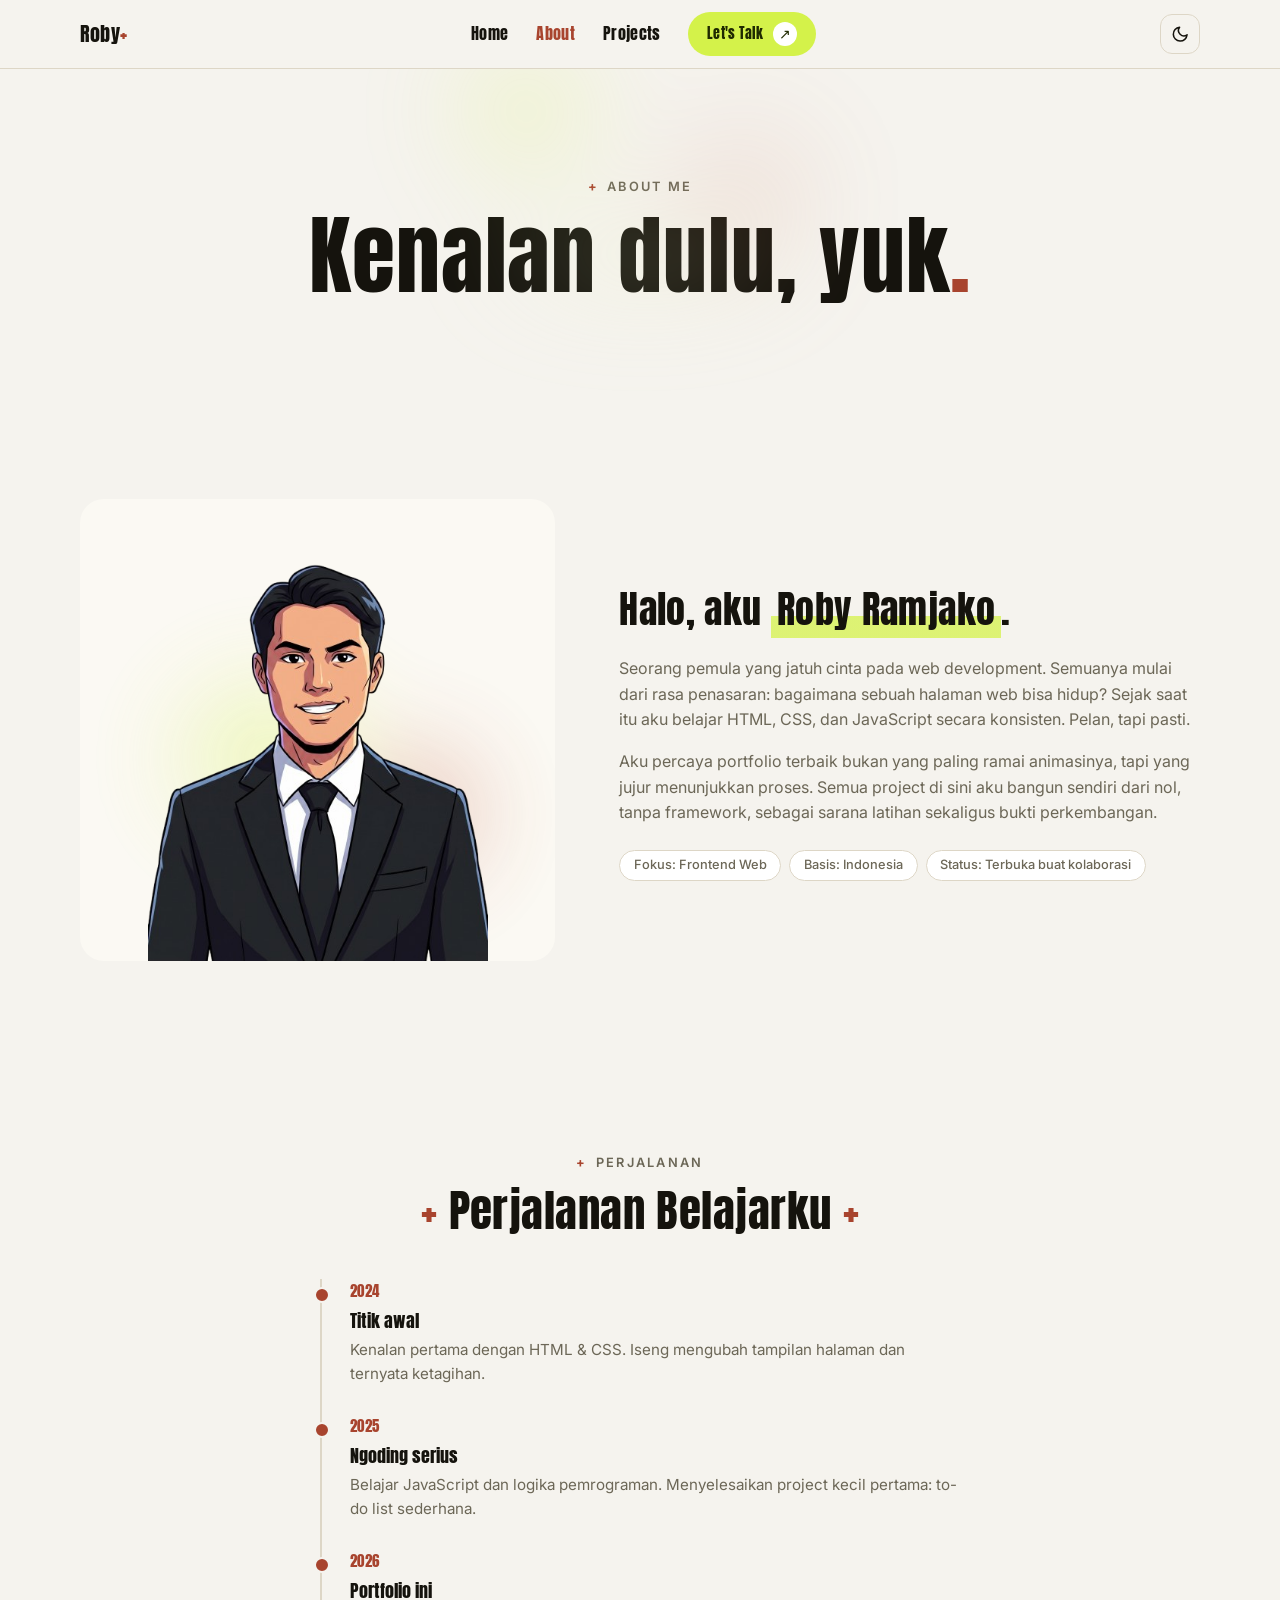
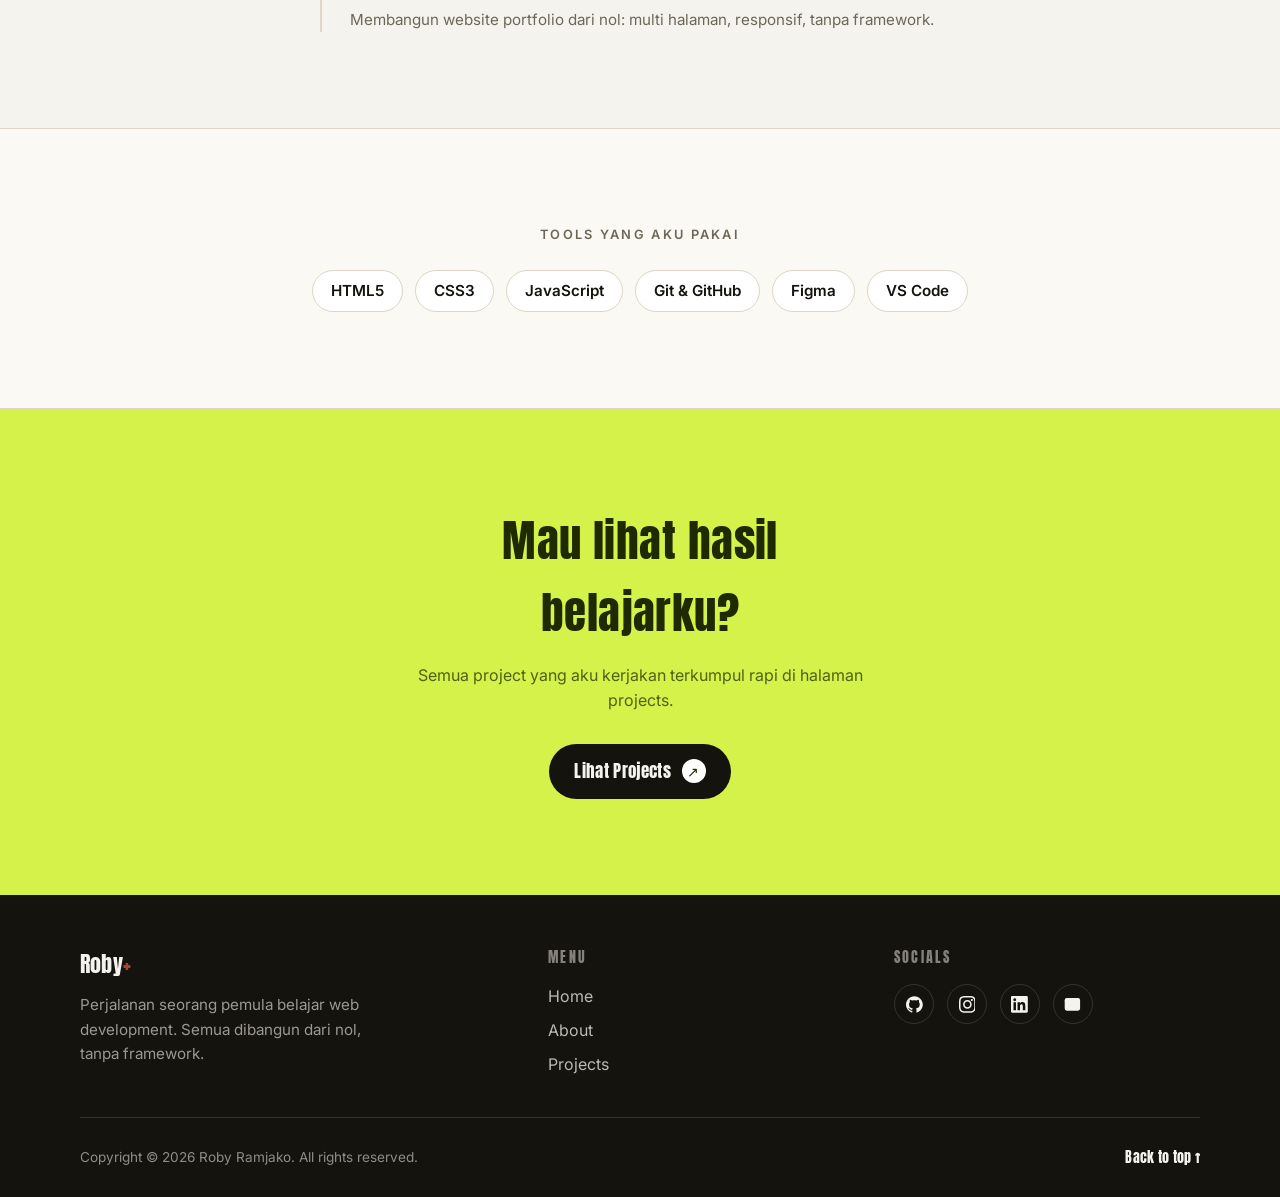
==== commit 86caca99: "Add files via upload" ====
--- a/about.html
+++ b/about.html
@@ -165,4 +165,4 @@
 
   <script src="js/main.js"></script>
 </body>
-</html>
+</html>
--- a/css/style.css
+++ b/css/style.css
@@ -1,4 +1,4 @@
-:root {
+﻿:root {
   --bg: #f5f3ee;
   --surface: #fbf9f3;
   --ink: #15130d;
@@ -177,13 +177,15 @@
 }
 
 .btn-invert:hover {
-  background: var(--accent-text);
+  background: transparent;
+  color: var(--dark);
+  border: 2px solid var(--dark);
+}
+
+.btn-invert:hover .btn-arrow {
+  background: var(--dark);
   color: #fff;
-}
-
-.btn-invert .btn-arrow {
-  background: var(--accent);
-  color: var(--accent-ink);
+  border: 2px solid var(--dark)
 }
 
 .btn-arrow {
@@ -625,7 +627,7 @@
   font-size: clamp(1.15rem, 2.5vw, 1.5rem);
   letter-spacing: 0.02em;
   color: var(--hero-ink);
-  text-decoration: underline;
+  text-decoration: none;
   text-decoration-thickness: 2px;
   text-underline-offset: 7px;
   transition: color 0.2s ease;
@@ -633,6 +635,10 @@
 
 .hero-link:hover {
   color: var(--accent-text);
+}
+
+.link-text{
+  text-decoration: underline;
 }
 
 .link-arrow {
@@ -828,6 +834,27 @@
 .project-card:hover .project-thumb {
   transform: translateY(-6px) rotate(-1.2deg);
   box-shadow: 0 18px 40px var(--shadow);
+}
+
+.project-thumb-link {
+  display: block;
+  border-radius: 1.25rem;
+}
+
+.project-title-link {
+  transition: color 0.2s ease;
+}
+
+.project-title-link:hover {
+  color: var(--accent-text);
+}
+
+.thumb-photo {
+  width: 100%;
+  height: 100%;
+  padding: 0;
+  object-fit: cover;
+  object-position: top;
 }
 
 .thumb-1 { background: linear-gradient(135deg, #c0543a, #8a3a28); }
@@ -1267,6 +1294,15 @@
 @media (min-width: 700px) {
   .project-grid {
     grid-template-columns: repeat(2, 1fr);
+  }
+
+  .about-grid {
+    grid-template-columns: 1fr 1fr;
+    gap: 3rem;
+  }
+
+  .footer-grid {
+    grid-template-columns: 1.2fr 1fr;
   }
 }
 
@@ -1322,6 +1358,14 @@
   }
 }
 
+/* Homepage cuma punya 1 kartu: kunci 1 kolom tengah.
+   CABUT rule ini pas project 02 ditambahkan. */
+.projects-preview .project-grid {
+  grid-template-columns: 1fr;
+  max-width: 460px;
+  margin-inline: auto;
+}
+
 @media (prefers-reduced-motion: reduce) {
   html {
     scroll-behavior: auto;
@@ -1355,4 +1399,4 @@
   .socials a {
     transition: none;
   }
-}
+}
